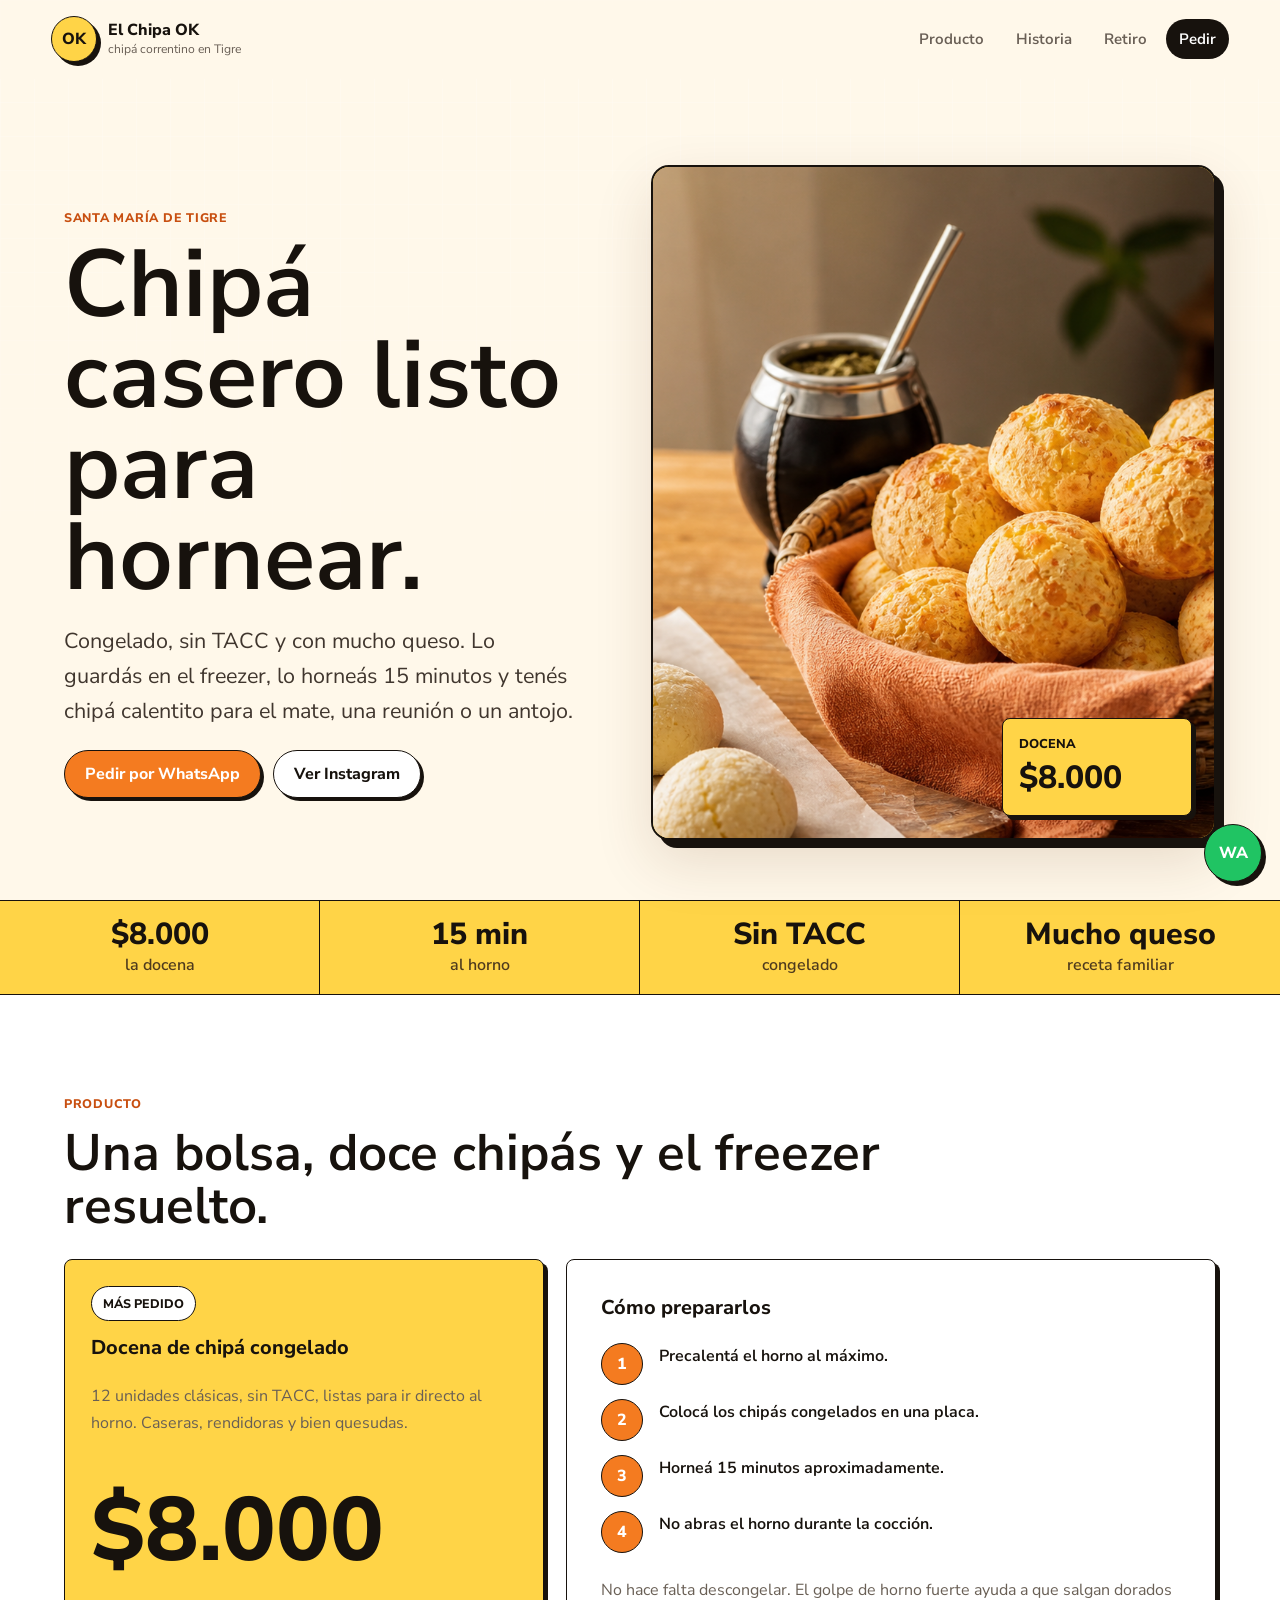
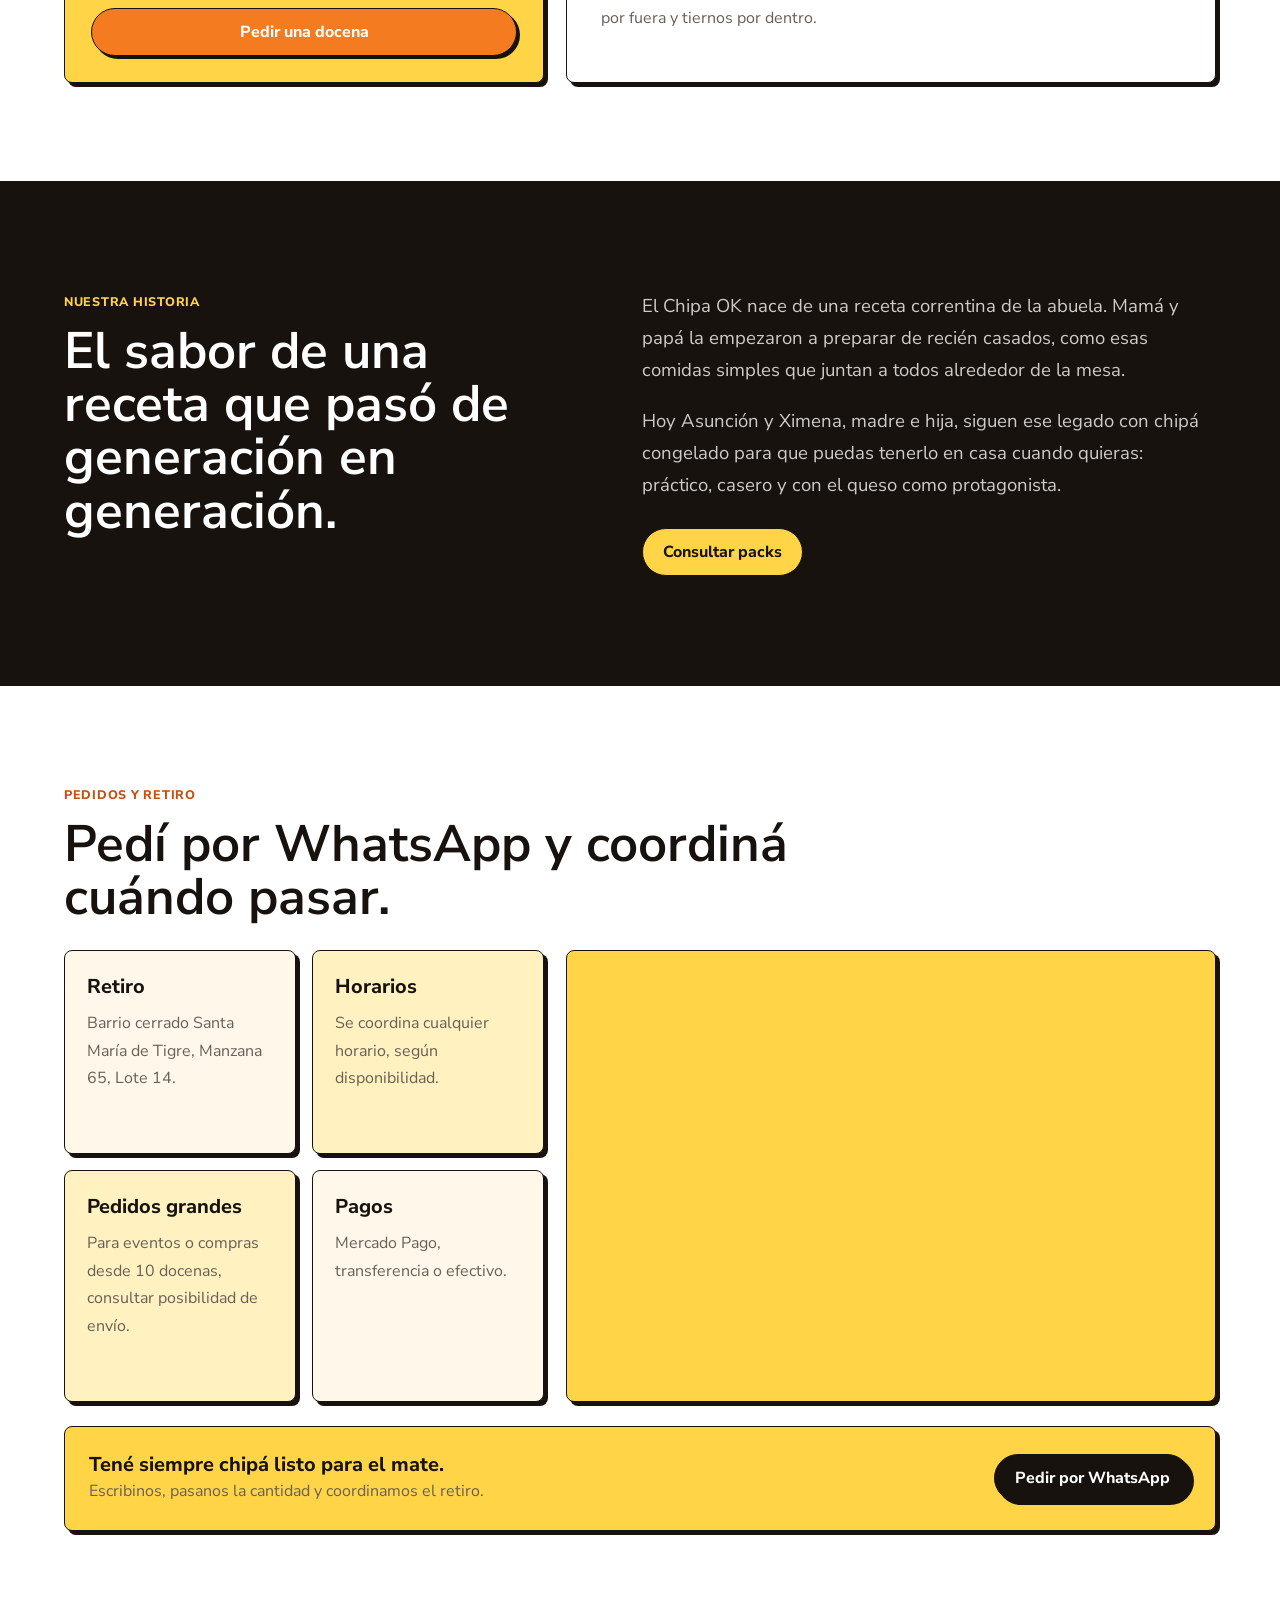
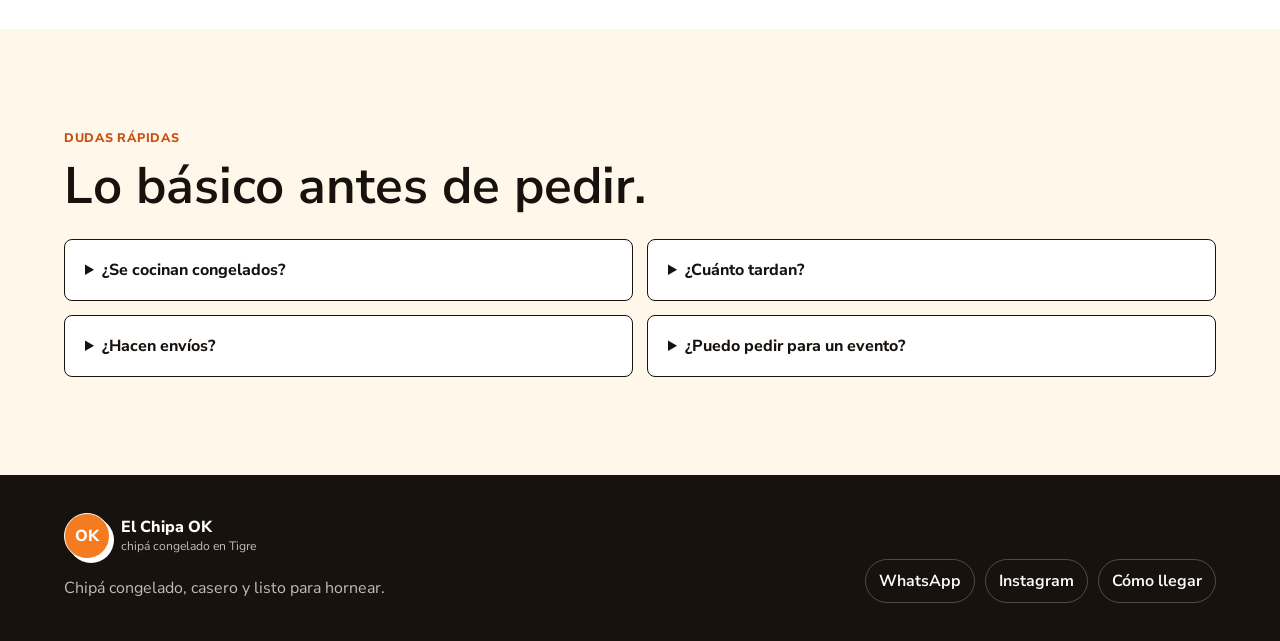
==== el-chipa-ok/index.html @ 163a7a90 "Agregar landing de El Chipa OK" ====
﻿<!doctype html>
<html lang="es">
  <head>
    <meta charset="UTF-8" />
    <meta name="viewport" content="width=device-width, initial-scale=1.0" />
    <title>El Chipa OK | Chipá congelado casero en Tigre</title>
    <meta
      name="description"
      content="Chipá congelado sin TACC, casero y con mucho queso. Retiro en Santa María de Tigre. Pedí por WhatsApp."
    />
    <meta name="theme-color" content="#f47b20" />
    <meta property="og:title" content="El Chipa OK" />
    <meta property="og:description" content="Chipá correntino congelado, casero y listo para hornear en Tigre." />
    <meta property="og:type" content="website" />
    <meta property="og:image" content="assets/chipa-hero.png" />
    <link rel="preconnect" href="https://fonts.googleapis.com" />
    <link rel="preconnect" href="https://fonts.gstatic.com" crossorigin />
    <link href="https://fonts.googleapis.com/css2?family=Nunito+Sans:wght@400;500;600;700;800&display=swap" rel="stylesheet" />
    <link rel="preload" as="image" href="assets/chipa-hero.png" />
    <link rel="stylesheet" href="styles.css" />
  </head>
  <body>
    <header class="site-header" data-header>
      <a class="brand" href="#inicio" aria-label="Ir al inicio">
        <span class="brand-mark">OK</span>
        <span>
          <strong>El Chipa OK</strong>
          <small>chipá correntino en Tigre</small>
        </span>
      </a>

      <button class="nav-toggle" type="button" aria-expanded="false" aria-controls="site-nav" data-nav-toggle>
        <span></span>
        <span></span>
        <span></span>
      </button>

      <nav class="site-nav" id="site-nav" data-nav>
        <a href="#producto">Producto</a>
        <a href="#historia">Historia</a>
        <a href="#retiro">Retiro</a>
        <a class="nav-cta" href="https://wa.me/5491176493642?text=Hola%20El%20Chipa%20OK%2C%20quiero%20hacer%20un%20pedido" target="_blank" rel="noopener">Pedir</a>
      </nav>
    </header>

    <main>
      <section class="hero" id="inicio">
        <div class="hero-copy">
          <p class="eyebrow">Santa María de Tigre</p>
          <h1>Chipá casero listo para hornear.</h1>
          <p class="hero-lead">
            Congelado, sin TACC y con mucho queso. Lo guardás en el freezer, lo horneás 15 minutos y tenés chipá calentito para el mate, una reunión o un antojo.
          </p>
          <div class="hero-actions">
            <a class="button primary" href="https://wa.me/5491176493642?text=Hola%20El%20Chipa%20OK%2C%20quiero%20pedir%20chip%C3%A1" target="_blank" rel="noopener">Pedir por WhatsApp</a>
            <a class="button secondary" href="https://www.instagram.com/elchipaok/" target="_blank" rel="noopener">Ver Instagram</a>
          </div>
        </div>

        <div class="hero-media" aria-label="Chipá casero horneado">
          <img src="assets/chipa-hero.png" alt="Chipá dorado en una cocina cálida con mate" />
          <div class="price-tag">
            <span>Docena</span>
            <strong>$8.000</strong>
          </div>
        </div>
      </section>

      <section class="quick-facts" aria-label="Datos principales">
        <article>
          <strong>$8.000</strong>
          <span>la docena</span>
        </article>
        <article>
          <strong>15 min</strong>
          <span>al horno</span>
        </article>
        <article>
          <strong>Sin TACC</strong>
          <span>congelado</span>
        </article>
        <article>
          <strong>Mucho queso</strong>
          <span>receta familiar</span>
        </article>
      </section>

      <section class="section product-section" id="producto">
        <div class="section-heading">
          <p class="eyebrow">Producto</p>
          <h2>Una bolsa, doce chipás y el freezer resuelto.</h2>
        </div>

        <div class="product-grid">
          <article class="product-card">
            <span class="badge">Más pedido</span>
            <h3>Docena de chipá congelado</h3>
            <p>12 unidades clásicas, sin TACC, listas para ir directo al horno. Caseras, rendidoras y bien quesudas.</p>
            <div class="product-price">$8.000</div>
            <a class="button primary full" href="https://wa.me/5491176493642?text=Hola%20El%20Chipa%20OK%2C%20quiero%20pedir%20una%20docena%20de%20chip%C3%A1" target="_blank" rel="noopener">Pedir una docena</a>
          </article>

          <div class="prep-card">
            <h3>Cómo prepararlos</h3>
            <ol>
              <li>Precalentá el horno al máximo.</li>
              <li>Colocá los chipás congelados en una placa.</li>
              <li>Horneá 15 minutos aproximadamente.</li>
              <li>No abras el horno durante la cocción.</li>
            </ol>
            <p>No hace falta descongelar. El golpe de horno fuerte ayuda a que salgan dorados por fuera y tiernos por dentro.</p>
          </div>
        </div>
      </section>

      <section class="story" id="historia">
        <div>
          <p class="eyebrow">Nuestra historia</p>
          <h2>El sabor de una receta que pasó de generación en generación.</h2>
        </div>
        <div class="story-copy">
          <p>
            El Chipa OK nace de una receta correntina de la abuela. Mamá y papá la empezaron a preparar de recién casados, como esas comidas simples que juntan a todos alrededor de la mesa.
          </p>
          <p>
            Hoy Asunción y Ximena, madre e hija, siguen ese legado con chipá congelado para que puedas tenerlo en casa cuando quieras: práctico, casero y con el queso como protagonista.
          </p>
          <a class="button light" href="https://wa.me/5491176493642?text=Hola%20El%20Chipa%20OK%2C%20quiero%20conocer%20los%20packs%20para%20mi%20casa%20o%20evento" target="_blank" rel="noopener">Consultar packs</a>
        </div>
      </section>

      <section class="section pickup" id="retiro">
        <div class="section-heading">
          <p class="eyebrow">Pedidos y retiro</p>
          <h2>Pedí por WhatsApp y coordiná cuándo pasar.</h2>
        </div>

        <div class="pickup-grid">
          <div class="pickup-info">
            <article>
              <h3>Retiro</h3>
              <p>Barrio cerrado Santa María de Tigre, Manzana 65, Lote 14.</p>
            </article>
            <article>
              <h3>Horarios</h3>
              <p>Se coordina cualquier horario, según disponibilidad.</p>
            </article>
            <article>
              <h3>Pedidos grandes</h3>
              <p>Para eventos o compras desde 10 docenas, consultar posibilidad de envío.</p>
            </article>
            <article>
              <h3>Pagos</h3>
              <p>Mercado Pago, transferencia o efectivo.</p>
            </article>
          </div>

          <div class="map-card">
            <iframe
              title="Cómo llegar a El Chipa OK"
              src="https://www.google.com/maps/embed?pb=!1m14!1m12!1m3!1d706.377899607191!2d-58.63513538888174!3d-34.39972321192666!2m3!1f0!2f0!3f0!3m2!1i1024!2i768!4f13.1!5e1!3m2!1ses!2sar!4v1780006048053!5m2!1ses!2sar"
              allowfullscreen=""
              loading="lazy"
              referrerpolicy="no-referrer-when-downgrade"
            ></iframe>
          </div>
        </div>

        <div class="contact-band">
          <div>
            <h3>Tené siempre chipá listo para el mate.</h3>
            <p>Escribinos, pasanos la cantidad y coordinamos el retiro.</p>
          </div>
          <a class="button dark" href="https://wa.me/5491176493642?text=Hola%20El%20Chipa%20OK%2C%20quiero%20hacer%20un%20pedido" target="_blank" rel="noopener">Pedir por WhatsApp</a>
        </div>
      </section>

      <section class="section faq" id="faq">
        <div class="section-heading compact">
          <p class="eyebrow">Dudas rápidas</p>
          <h2>Lo básico antes de pedir.</h2>
        </div>

        <div class="faq-list">
          <details>
            <summary>¿Se cocinan congelados?</summary>
            <p>Sí, van directo del freezer al horno.</p>
          </details>
          <details>
            <summary>¿Cuánto tardan?</summary>
            <p>15 minutos aproximadamente, con el horno bien precalentado.</p>
          </details>
          <details>
            <summary>¿Hacen envíos?</summary>
            <p>No regularmente. Para pedidos desde 10 docenas, consultar.</p>
          </details>
          <details>
            <summary>¿Puedo pedir para un evento?</summary>
            <p>Sí, conviene pedir con anticipación para coordinar cantidad.</p>
          </details>
        </div>
      </section>
    </main>

    <footer class="footer" id="contacto">
      <div>
        <a class="brand footer-brand" href="#inicio">
          <span class="brand-mark">OK</span>
          <span>
            <strong>El Chipa OK</strong>
            <small>chipá congelado en Tigre</small>
          </span>
        </a>
        <p>Chipá congelado, casero y listo para hornear.</p>
      </div>

      <div class="footer-links">
        <a href="https://wa.me/5491176493642" target="_blank" rel="noopener">WhatsApp</a>
        <a href="https://www.instagram.com/elchipaok/" target="_blank" rel="noopener">Instagram</a>
        <a href="https://www.google.com/maps/search/?api=1&query=Santa%20Maria%20de%20Tigre%20Manzana%2065%20Lote%2014" target="_blank" rel="noopener">Cómo llegar</a>
      </div>
    </footer>

    <a class="floating-whatsapp" href="https://wa.me/5491176493642?text=Hola%20El%20Chipa%20OK%2C%20quiero%20hacer%20un%20pedido" target="_blank" rel="noopener" aria-label="Pedir por WhatsApp">WA</a>

    <script src="script.js"></script>
  </body>
</html>
---- el-chipa-ok/styles.css ----
:root {
  --orange: #f47b20;
  --orange-dark: #c84f10;
  --yellow: #ffd447;
  --cream: #fff8ea;
  --paper: #ffffff;
  --ink: #17120d;
  --muted: #695f55;
  --line: rgba(23, 18, 13, 0.13);
  --shadow: 0 22px 58px rgba(92, 45, 7, 0.14);
}

* {
  box-sizing: border-box;
}

html {
  scroll-behavior: smooth;
}

body {
  margin: 0;
  overflow-x: hidden;
  font-family: "Nunito Sans", Avenir, "Segoe UI", ui-sans-serif, system-ui, sans-serif;
  background: var(--cream);
  color: var(--ink);
  font-weight: 400;
}

body::before {
  content: "";
  position: fixed;
  inset: 0;
  z-index: -1;
  pointer-events: none;
  background:
    linear-gradient(90deg, rgba(255, 255, 255, 0.55) 1px, transparent 1px),
    linear-gradient(rgba(255, 255, 255, 0.55) 1px, transparent 1px);
  background-size: 34px 34px;
  mask-image: linear-gradient(to bottom, rgba(0, 0, 0, 0.45), transparent 70%);
}

a {
  color: inherit;
  text-decoration: none;
}

img,
iframe {
  display: block;
  max-width: 100%;
}

.site-header {
  position: sticky;
  top: 0;
  z-index: 20;
  display: flex;
  align-items: center;
  justify-content: space-between;
  gap: 24px;
  padding: 16px clamp(18px, 4vw, 56px);
  background: rgba(255, 248, 234, 0.9);
  border-bottom: 1px solid transparent;
  backdrop-filter: blur(18px);
  transition: border-color 180ms ease, box-shadow 180ms ease;
}

.site-header.is-scrolled {
  border-color: var(--line);
  box-shadow: 0 12px 35px rgba(51, 31, 14, 0.08);
}

.brand {
  display: inline-flex;
  min-width: 0;
  align-items: center;
  gap: 11px;
}

.brand-mark {
  display: grid;
  width: 46px;
  height: 46px;
  place-items: center;
  flex: 0 0 auto;
  border: 1.5px solid var(--ink);
  border-radius: 50%;
  background: var(--yellow);
  color: var(--ink);
  font-weight: 800;
  letter-spacing: 0;
  box-shadow: 4px 4px 0 var(--ink);
}

.brand strong,
.brand small {
  display: block;
}

.brand strong {
  font-size: 1rem;
  font-weight: 800;
  line-height: 1;
}

.brand small {
  margin-top: 3px;
  color: var(--muted);
  font-size: 0.76rem;
}

.site-nav {
  display: flex;
  align-items: center;
  gap: 6px;
}

.site-nav a {
  padding: 10px 13px;
  border-radius: 999px;
  color: var(--muted);
  font-size: 0.94rem;
  font-weight: 650;
}

.site-nav a:hover,
.site-nav a:focus-visible {
  background: rgba(244, 123, 32, 0.12);
  color: var(--ink);
}

.site-nav .nav-cta {
  background: var(--ink);
  color: white;
}

.nav-toggle {
  display: none;
  width: 44px;
  height: 44px;
  flex: 0 0 auto;
  border: 1px solid var(--line);
  border-radius: 50%;
  background: var(--paper);
}

.nav-toggle span {
  display: block;
  width: 18px;
  height: 2px;
  margin: 4px auto;
  background: var(--ink);
}

.hero {
  display: grid;
  grid-template-columns: minmax(0, 0.95fr) minmax(320px, 1.05fr);
  align-items: center;
  gap: clamp(28px, 6vw, 76px);
  min-height: calc(100svh - 79px);
  padding: clamp(34px, 7vw, 86px) clamp(18px, 5vw, 72px) clamp(28px, 5vw, 60px);
}

.eyebrow {
  margin: 0 0 12px;
  color: var(--orange-dark);
  font-size: 0.78rem;
  font-weight: 800;
  letter-spacing: 0.06em;
  text-transform: uppercase;
}

h1,
h2,
h3,
p {
  margin-top: 0;
}

h1 {
  max-width: 820px;
  margin-bottom: 20px;
  font-size: clamp(3rem, 7.4vw, 6.9rem);
  font-weight: 650;
  line-height: 0.96;
  letter-spacing: 0;
}

h2 {
  margin-bottom: 18px;
  font-size: clamp(1.9rem, 4vw, 3.65rem);
  font-weight: 650;
  line-height: 1.04;
  letter-spacing: 0;
}

h3 {
  margin-bottom: 10px;
  font-size: 1.25rem;
  font-weight: 750;
}

p,
li {
  color: var(--muted);
  font-size: 1rem;
  line-height: 1.72;
}

.hero-lead {
  max-width: 680px;
  color: #40362e;
  font-size: clamp(1.05rem, 2vw, 1.35rem);
  font-weight: 400;
  line-height: 1.62;
}

.hero-actions,
.contact-band {
  display: flex;
  flex-wrap: wrap;
  align-items: center;
  gap: 12px;
}

.button {
  display: inline-flex;
  min-height: 48px;
  align-items: center;
  justify-content: center;
  padding: 13px 20px;
  border: 1.5px solid var(--ink);
  border-radius: 999px;
  font-weight: 750;
  line-height: 1;
  box-shadow: 3px 3px 0 var(--ink);
  transition: transform 170ms ease, box-shadow 170ms ease;
}

.button:hover,
.button:focus-visible {
  transform: translate(1px, 1px);
  box-shadow: 2px 2px 0 var(--ink);
}

.button.primary {
  background: var(--orange);
  color: white;
}

.button.secondary {
  background: var(--paper);
}

.button.dark {
  background: var(--ink);
  color: white;
}

.button.light {
  background: var(--yellow);
  color: var(--ink);
}

.button.full {
  width: 100%;
}

.hero-media {
  position: relative;
  min-height: 460px;
  align-self: stretch;
  overflow: hidden;
  border: 2px solid var(--ink);
  border-radius: 18px;
  background: var(--yellow);
  box-shadow: 8px 8px 0 var(--ink), var(--shadow);
}

.hero-media img {
  width: 100%;
  height: 100%;
  min-height: 460px;
  object-fit: cover;
}

.price-tag {
  position: absolute;
  right: 22px;
  bottom: 22px;
  width: min(190px, calc(100% - 44px));
  padding: 16px;
  border: 1.5px solid var(--ink);
  border-radius: 8px;
  background: var(--yellow);
  box-shadow: 4px 4px 0 var(--ink);
}

.price-tag span {
  display: block;
  font-size: 0.8rem;
  font-weight: 800;
  text-transform: uppercase;
}

.price-tag strong {
  display: block;
  margin-top: 3px;
  font-size: 2rem;
  font-weight: 800;
}

.quick-facts {
  display: grid;
  grid-template-columns: repeat(4, minmax(0, 1fr));
  border-block: 1.5px solid var(--ink);
  background: var(--yellow);
}

.quick-facts article {
  min-width: 0;
  padding: 18px clamp(14px, 3vw, 26px);
  border-right: 1.5px solid var(--ink);
  text-align: center;
}

.quick-facts article:last-child {
  border-right: 0;
}

.quick-facts strong,
.quick-facts span {
  display: block;
}

.quick-facts strong {
  font-size: clamp(1.2rem, 2.4vw, 1.9rem);
  font-weight: 800;
  line-height: 1;
}

.quick-facts span {
  margin-top: 5px;
  color: #4f3b1d;
  font-weight: 600;
}

.section {
  padding: clamp(54px, 8vw, 98px) clamp(18px, 5vw, 72px);
}

.section-heading {
  max-width: 890px;
  margin-bottom: 26px;
}

.section-heading.compact {
  max-width: 620px;
}

.product-section,
.pickup {
  background: var(--paper);
}

.product-grid,
.pickup-grid {
  display: grid;
  grid-template-columns: minmax(260px, 0.85fr) minmax(0, 1.15fr);
  gap: 22px;
  align-items: stretch;
}

.product-card,
.prep-card,
.pickup-info article,
.map-card,
.faq-list details {
  border: 1.5px solid var(--ink);
  border-radius: 8px;
  background: var(--cream);
  box-shadow: 4px 4px 0 var(--ink);
}

.product-card {
  display: flex;
  min-height: 410px;
  flex-direction: column;
  justify-content: space-between;
  padding: 26px;
  background: var(--yellow);
}

.badge {
  width: fit-content;
  padding: 8px 11px;
  border: 1.5px solid var(--ink);
  border-radius: 999px;
  background: white;
  font-size: 0.78rem;
  font-weight: 800;
  text-transform: uppercase;
}

.product-price {
  margin: 22px 0;
  font-size: clamp(3rem, 7vw, 5.6rem);
  font-weight: 800;
  line-height: 0.96;
}

.prep-card {
  padding: clamp(24px, 4vw, 34px);
  background: var(--paper);
}

.prep-card ol {
  display: grid;
  gap: 12px;
  margin: 22px 0;
  padding: 0;
  list-style: none;
  counter-reset: prep;
}

.prep-card li {
  position: relative;
  min-height: 44px;
  padding-left: 58px;
  color: var(--ink);
  font-weight: 650;
}

.prep-card li::before {
  counter-increment: prep;
  content: counter(prep);
  position: absolute;
  left: 0;
  top: 0;
  display: grid;
  width: 40px;
  height: 40px;
  place-items: center;
  border: 1.5px solid var(--ink);
  border-radius: 50%;
  background: var(--orange);
  color: white;
  font-weight: 800;
}

.story {
  display: grid;
  grid-template-columns: minmax(0, 0.95fr) minmax(0, 1.05fr);
  gap: clamp(26px, 5vw, 58px);
  align-items: start;
  padding: clamp(56px, 9vw, 110px) clamp(18px, 5vw, 72px);
  background: var(--ink);
  color: white;
}

.story .eyebrow {
  color: var(--yellow);
}

.story h2 {
  margin-bottom: 0;
}

.story-copy p {
  color: rgba(255, 255, 255, 0.78);
  font-size: clamp(1rem, 1.6vw, 1.16rem);
}

.story-copy .button {
  margin-top: 8px;
}

.pickup-info {
  display: grid;
  grid-template-columns: repeat(2, minmax(0, 1fr));
  gap: 16px;
}

.pickup-info article {
  padding: 22px;
  background: var(--cream);
}

.pickup-info article:nth-child(2),
.pickup-info article:nth-child(3) {
  background: #fff2c0;
}

.map-card {
  min-height: 100%;
  overflow: hidden;
  background: var(--yellow);
}

.map-card iframe {
  width: 100%;
  height: 100%;
  min-height: 450px;
  border: 0;
}

.contact-band {
  justify-content: space-between;
  gap: 20px;
  margin-top: 24px;
  padding: 24px;
  border: 1.5px solid var(--ink);
  border-radius: 8px;
  background: var(--yellow);
  box-shadow: 4px 4px 0 var(--ink);
}

.contact-band h3,
.contact-band p {
  margin-bottom: 0;
}

.faq {
  background: var(--cream);
}

.faq-list {
  display: grid;
  grid-template-columns: repeat(2, minmax(0, 1fr));
  gap: 14px;
}

.faq-list details {
  padding: 0;
  background: var(--paper);
  box-shadow: none;
}

.faq-list summary {
  cursor: pointer;
  padding: 19px 20px;
  font-weight: 750;
}

.faq-list p {
  margin: 0;
  padding: 0 20px 20px;
}

.footer {
  display: grid;
  grid-template-columns: minmax(0, 1fr) auto;
  gap: 32px;
  align-items: end;
  padding: 38px clamp(18px, 5vw, 72px);
  background: var(--ink);
  color: white;
}

.footer .brand small,
.footer p {
  color: rgba(255, 255, 255, 0.72);
}

.footer .brand-mark {
  border-color: white;
  background: var(--orange);
  color: white;
  box-shadow: 4px 4px 0 white;
}

.footer p {
  max-width: 520px;
  margin: 16px 0 0;
}

.footer-links {
  display: flex;
  flex-wrap: wrap;
  justify-content: flex-end;
  gap: 10px;
}

.footer-links a {
  padding: 10px 13px;
  border: 1px solid rgba(255, 255, 255, 0.24);
  border-radius: 999px;
  color: white;
  font-weight: 650;
}

.floating-whatsapp {
  position: fixed;
  right: 18px;
  bottom: 18px;
  z-index: 30;
  display: grid;
  width: 58px;
  height: 58px;
  place-items: center;
  border: 1.5px solid var(--ink);
  border-radius: 50%;
  background: #20c463;
  color: white;
  font-weight: 800;
  box-shadow: 4px 4px 0 var(--ink);
}

@media (max-width: 980px) {
  .hero,
  .product-grid,
  .story,
  .pickup-grid,
  .footer {
    grid-template-columns: 1fr;
  }

  .hero {
    min-height: auto;
  }

  .hero-media,
  .hero-media img {
    min-height: 380px;
  }

  .quick-facts {
    grid-template-columns: repeat(2, minmax(0, 1fr));
  }

  .quick-facts article:nth-child(2) {
    border-right: 0;
  }

  .quick-facts article:nth-child(-n + 2) {
    border-bottom: 1.5px solid var(--ink);
  }

  .map-card iframe {
    min-height: 390px;
  }

  .footer-links {
    justify-content: flex-start;
  }
}

@media (max-width: 760px) {
  .nav-toggle {
    display: block;
  }

  .site-nav {
    position: absolute;
    top: calc(100% + 8px);
    right: 14px;
    left: 14px;
    display: none;
    padding: 10px;
    border: 2px solid var(--ink);
    border-radius: 8px;
    background: var(--paper);
    box-shadow: 4px 4px 0 var(--ink);
  }

  .site-nav.is-open {
    display: grid;
  }

  .site-nav a {
    border-radius: 8px;
  }

  .pickup-info,
  .faq-list {
    grid-template-columns: 1fr;
  }
}

@media (max-width: 560px) {
  .site-header {
    padding: 13px 14px;
  }

  .brand-mark {
    width: 40px;
    height: 40px;
    box-shadow: 4px 4px 0 var(--ink);
  }

  .brand strong {
    font-size: 0.94rem;
  }

  .brand small {
    max-width: 170px;
    overflow: hidden;
    text-overflow: ellipsis;
    white-space: nowrap;
  }

  h1 {
    font-size: clamp(2.75rem, 13vw, 4.2rem);
  }

  h2 {
    font-size: clamp(1.8rem, 9vw, 2.8rem);
  }

  .hero-actions .button,
  .contact-band .button {
    width: 100%;
  }

  .hero-media,
  .hero-media img {
    min-height: 320px;
  }

  .quick-facts {
    grid-template-columns: 1fr;
  }

  .quick-facts article,
  .quick-facts article:nth-child(2) {
    border-right: 0;
  }

  .quick-facts article:not(:last-child) {
    border-bottom: 1.5px solid var(--ink);
  }

  .product-card,
  .prep-card,
  .pickup-info article,
  .map-card,
  .contact-band {
    box-shadow: 3px 3px 0 var(--ink);
  }

  .product-card {
    min-height: 0;
  }

  .product-price {
    font-size: clamp(3rem, 15vw, 4.4rem);
  }

  .map-card iframe {
    min-height: 320px;
  }

  .price-tag {
    right: 14px;
    bottom: 14px;
  }

  .floating-whatsapp {
    width: 52px;
    height: 52px;
  }
}
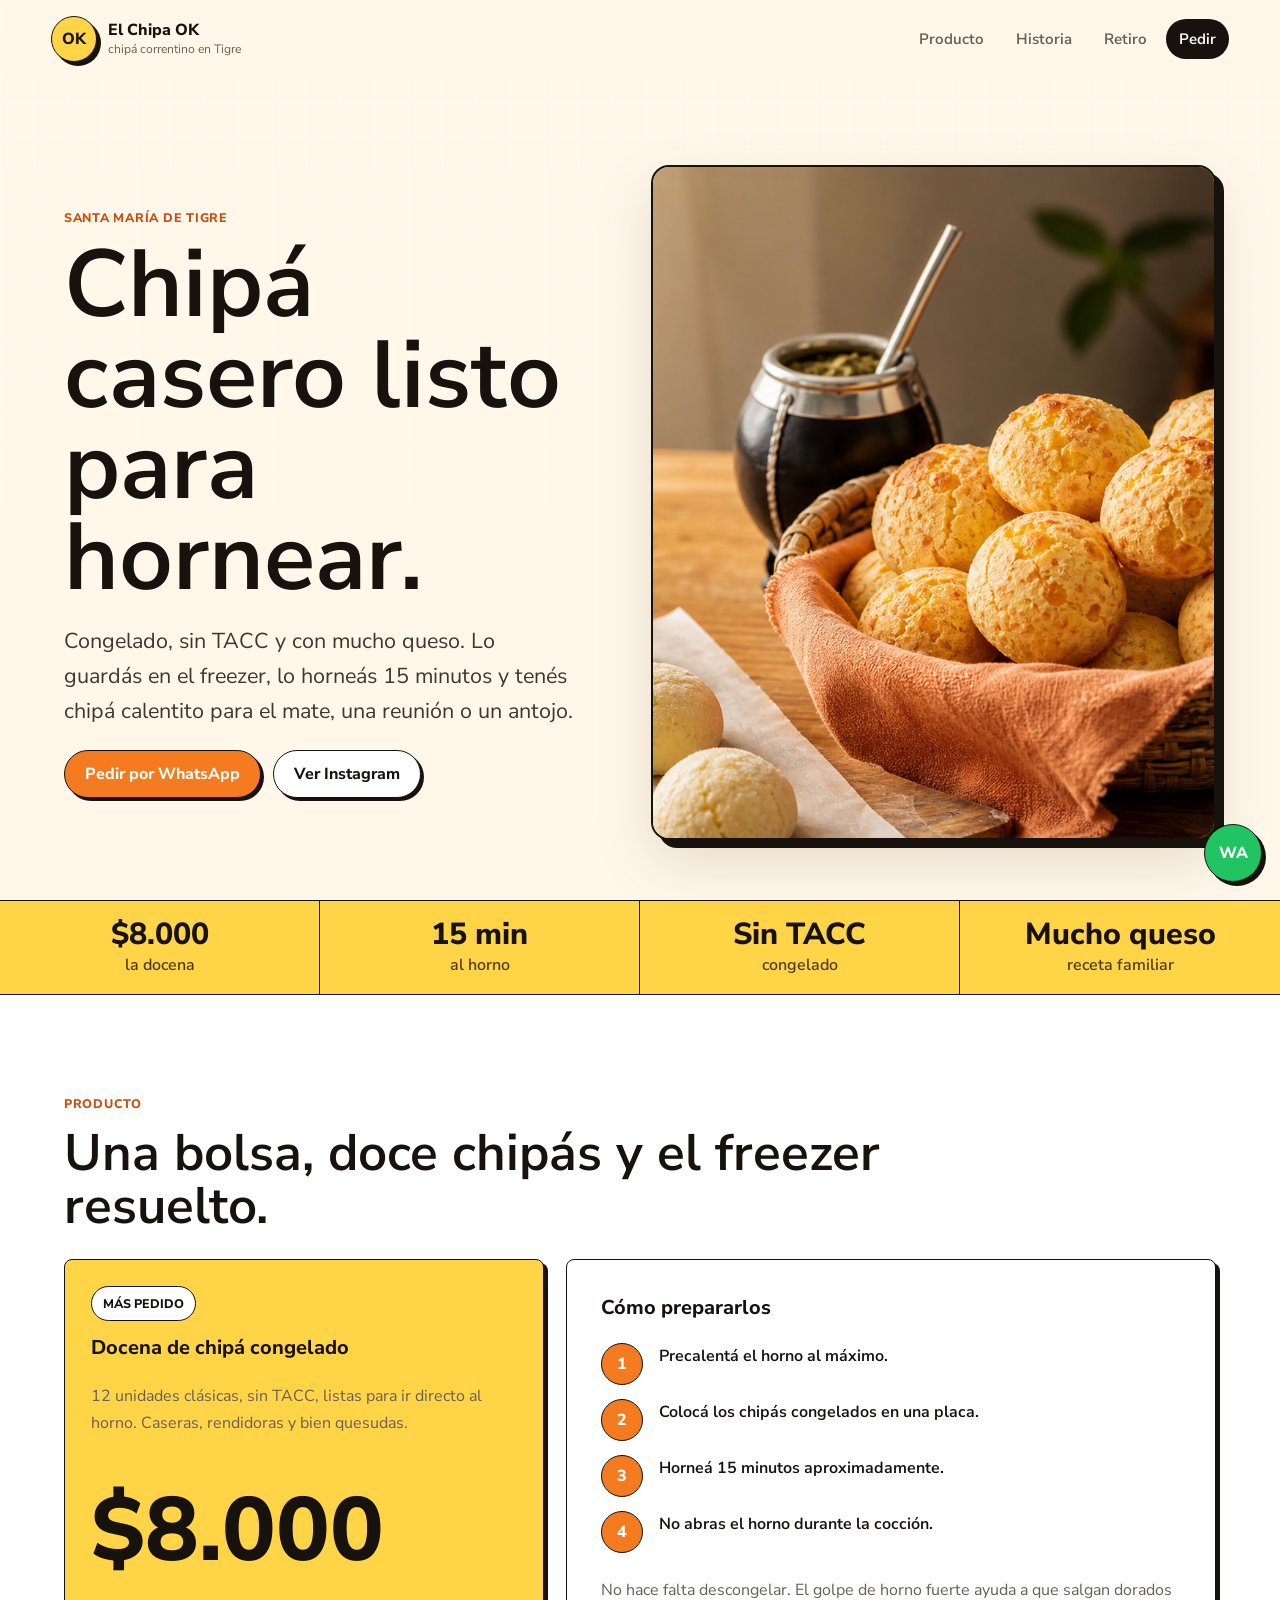
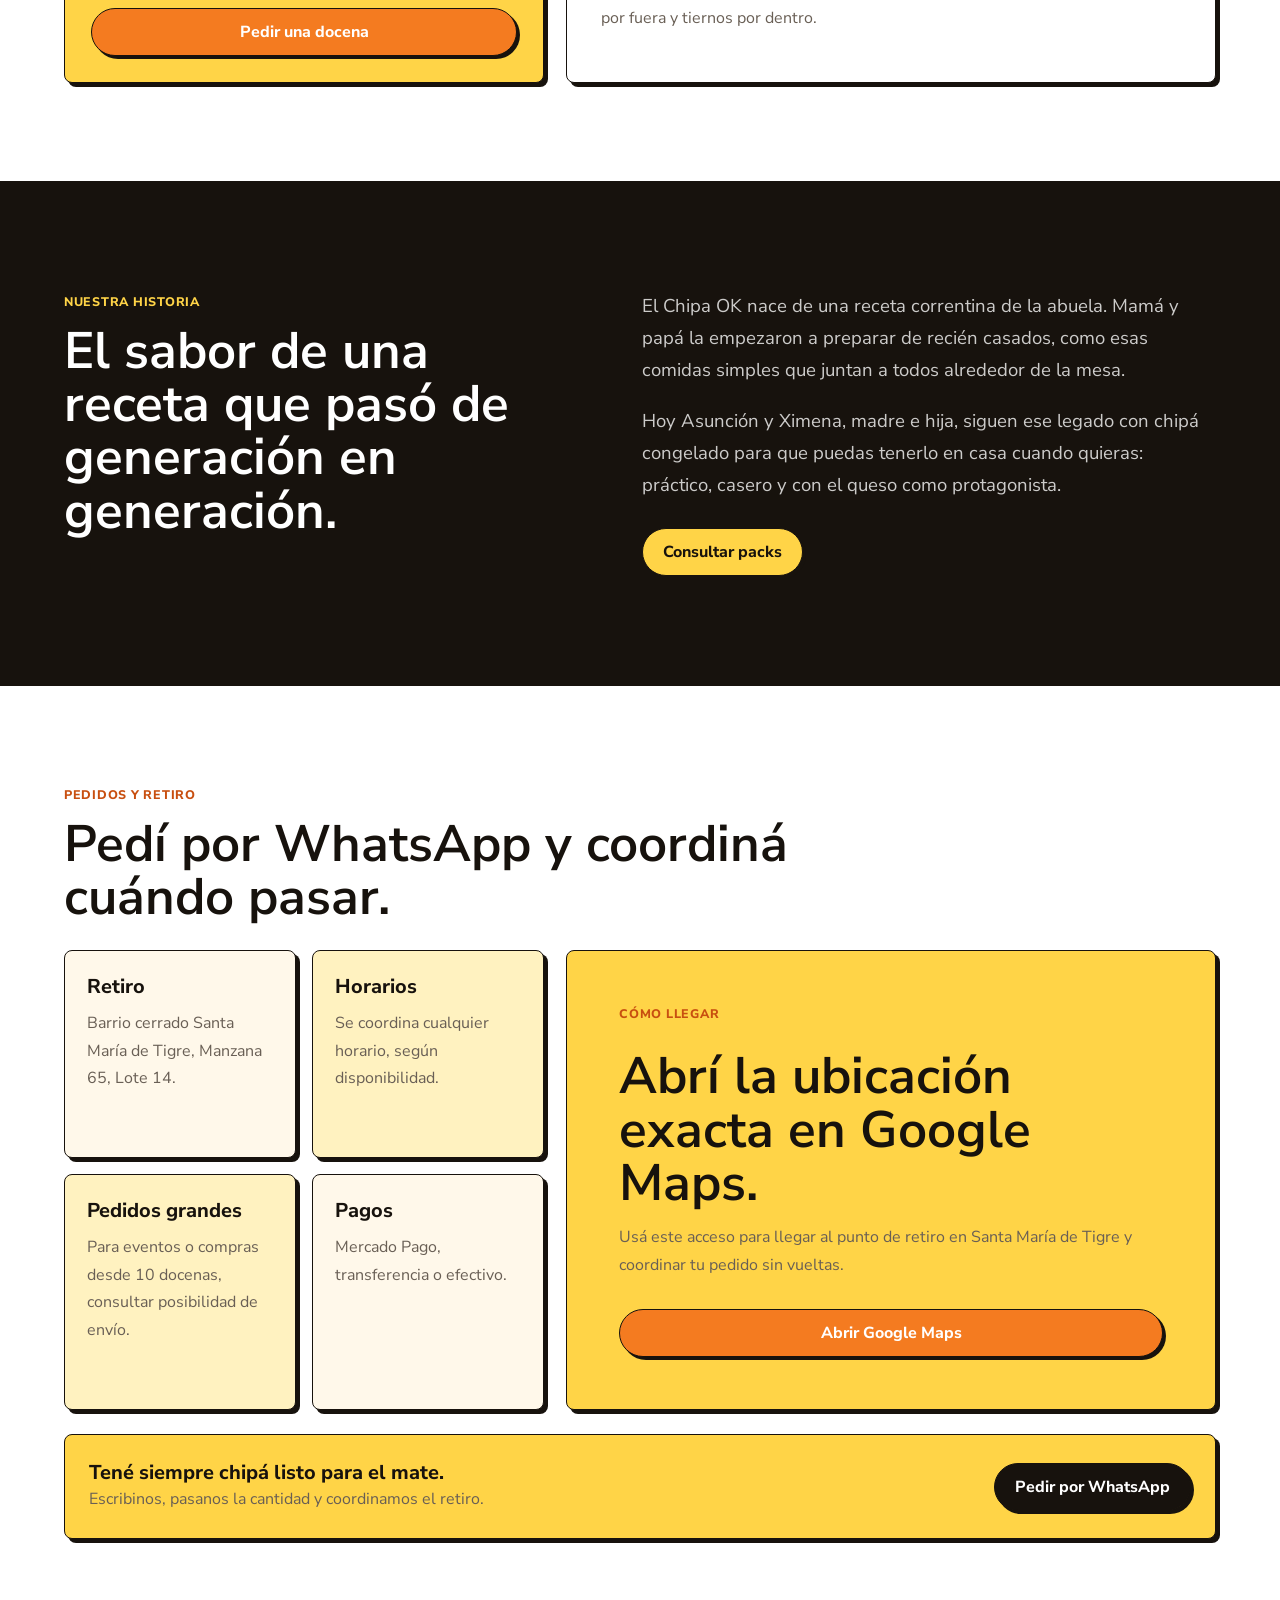
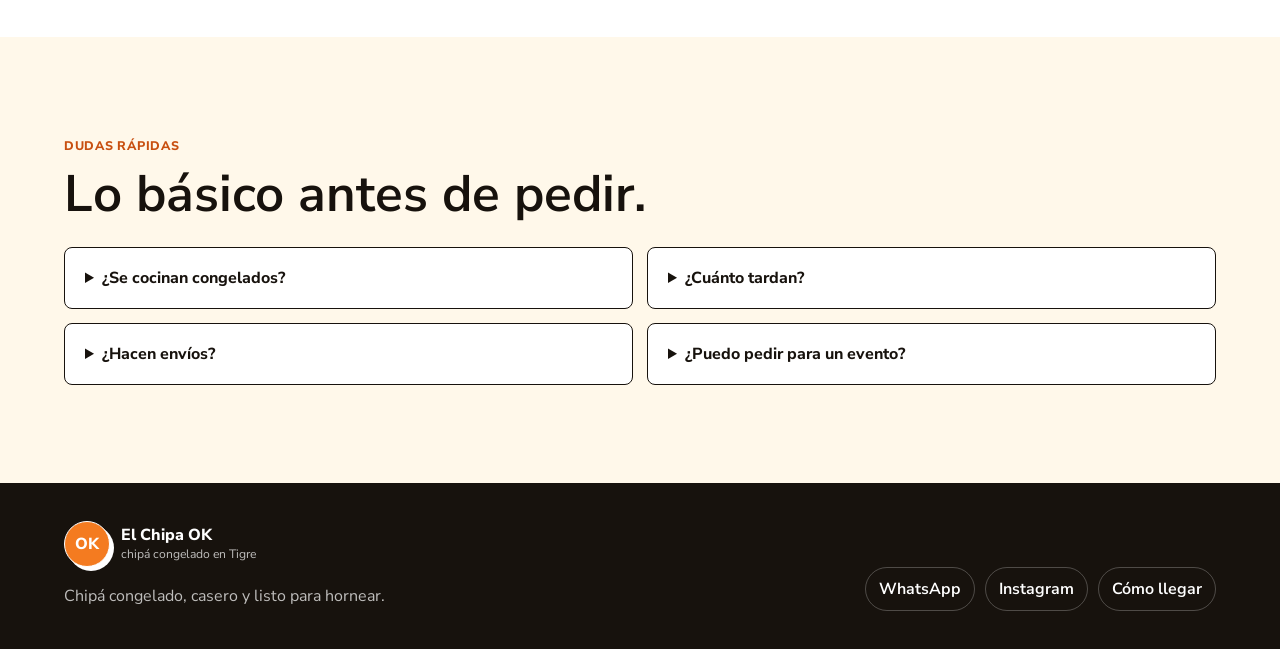
==== commit 827babf0: "Ajustar mapa y limpiar precio del hero" ====
--- a/el-chipa-ok/index.html
+++ b/el-chipa-ok/index.html
@@ -59,10 +59,6 @@
 
         <div class="hero-media" aria-label="Chipá casero horneado">
           <img src="assets/chipa-hero.png" alt="Chipá dorado en una cocina cálida con mate" />
-          <div class="price-tag">
-            <span>Docena</span>
-            <strong>$8.000</strong>
-          </div>
         </div>
       </section>
 
@@ -156,13 +152,12 @@
           </div>
 
           <div class="map-card">
-            <iframe
-              title="Cómo llegar a El Chipa OK"
-              src="https://www.google.com/maps/embed?pb=!1m14!1m12!1m3!1d706.377899607191!2d-58.63513538888174!3d-34.39972321192666!2m3!1f0!2f0!3f0!3m2!1i1024!2i768!4f13.1!5e1!3m2!1ses!2sar!4v1780006048053!5m2!1ses!2sar"
-              allowfullscreen=""
-              loading="lazy"
-              referrerpolicy="no-referrer-when-downgrade"
-            ></iframe>
+            <div class="map-card-content">
+              <p class="eyebrow">Cómo llegar</p>
+              <h3>Abrí la ubicación exacta en Google Maps.</h3>
+              <p>Usá este acceso para llegar al punto de retiro en Santa María de Tigre y coordinar tu pedido sin vueltas.</p>
+              <a class="button primary" href="https://maps.app.goo.gl/PX54T4ikvr9iHThd9" target="_blank" rel="noopener">Abrir Google Maps</a>
+            </div>
           </div>
         </div>
 
@@ -217,7 +212,7 @@
       <div class="footer-links">
         <a href="https://wa.me/5491176493642" target="_blank" rel="noopener">WhatsApp</a>
         <a href="https://www.instagram.com/elchipaok/" target="_blank" rel="noopener">Instagram</a>
-        <a href="https://www.google.com/maps/search/?api=1&query=Santa%20Maria%20de%20Tigre%20Manzana%2065%20Lote%2014" target="_blank" rel="noopener">Cómo llegar</a>
+        <a href="https://maps.app.goo.gl/PX54T4ikvr9iHThd9" target="_blank" rel="noopener">Cómo llegar</a>
       </div>
     </footer>
 
@@ -226,4 +221,3 @@
     <script src="script.js"></script>
   </body>
 </html>
-
--- a/el-chipa-ok/styles.css
+++ b/el-chipa-ok/styles.css
@@ -285,32 +285,6 @@
   object-fit: cover;
 }
 
-.price-tag {
-  position: absolute;
-  right: 22px;
-  bottom: 22px;
-  width: min(190px, calc(100% - 44px));
-  padding: 16px;
-  border: 1.5px solid var(--ink);
-  border-radius: 8px;
-  background: var(--yellow);
-  box-shadow: 4px 4px 0 var(--ink);
-}
-
-.price-tag span {
-  display: block;
-  font-size: 0.8rem;
-  font-weight: 800;
-  text-transform: uppercase;
-}
-
-.price-tag strong {
-  display: block;
-  margin-top: 3px;
-  font-size: 2rem;
-  font-weight: 800;
-}
-
 .quick-facts {
   display: grid;
   grid-template-columns: repeat(4, minmax(0, 1fr));
@@ -498,11 +472,24 @@
   background: var(--yellow);
 }
 
-.map-card iframe {
-  width: 100%;
-  height: 100%;
+.map-card-content {
+  display: grid;
   min-height: 450px;
-  border: 0;
+  align-content: center;
+  gap: 14px;
+  padding: clamp(28px, 5vw, 52px);
+}
+
+.map-card-content h3 {
+  max-width: 520px;
+  margin-bottom: 0;
+  font-size: clamp(1.8rem, 4vw, 3.4rem);
+  font-weight: 650;
+  line-height: 1.04;
+}
+
+.map-card-content p:not(.eyebrow) {
+  max-width: 520px;
 }
 
 .contact-band {
@@ -637,7 +624,7 @@
     border-bottom: 1.5px solid var(--ink);
   }
 
-  .map-card iframe {
+  .map-card-content {
     min-height: 390px;
   }
 
@@ -747,13 +734,8 @@
     font-size: clamp(3rem, 15vw, 4.4rem);
   }
 
-  .map-card iframe {
+  .map-card-content {
     min-height: 320px;
-  }
-
-  .price-tag {
-    right: 14px;
-    bottom: 14px;
   }
 
   .floating-whatsapp {
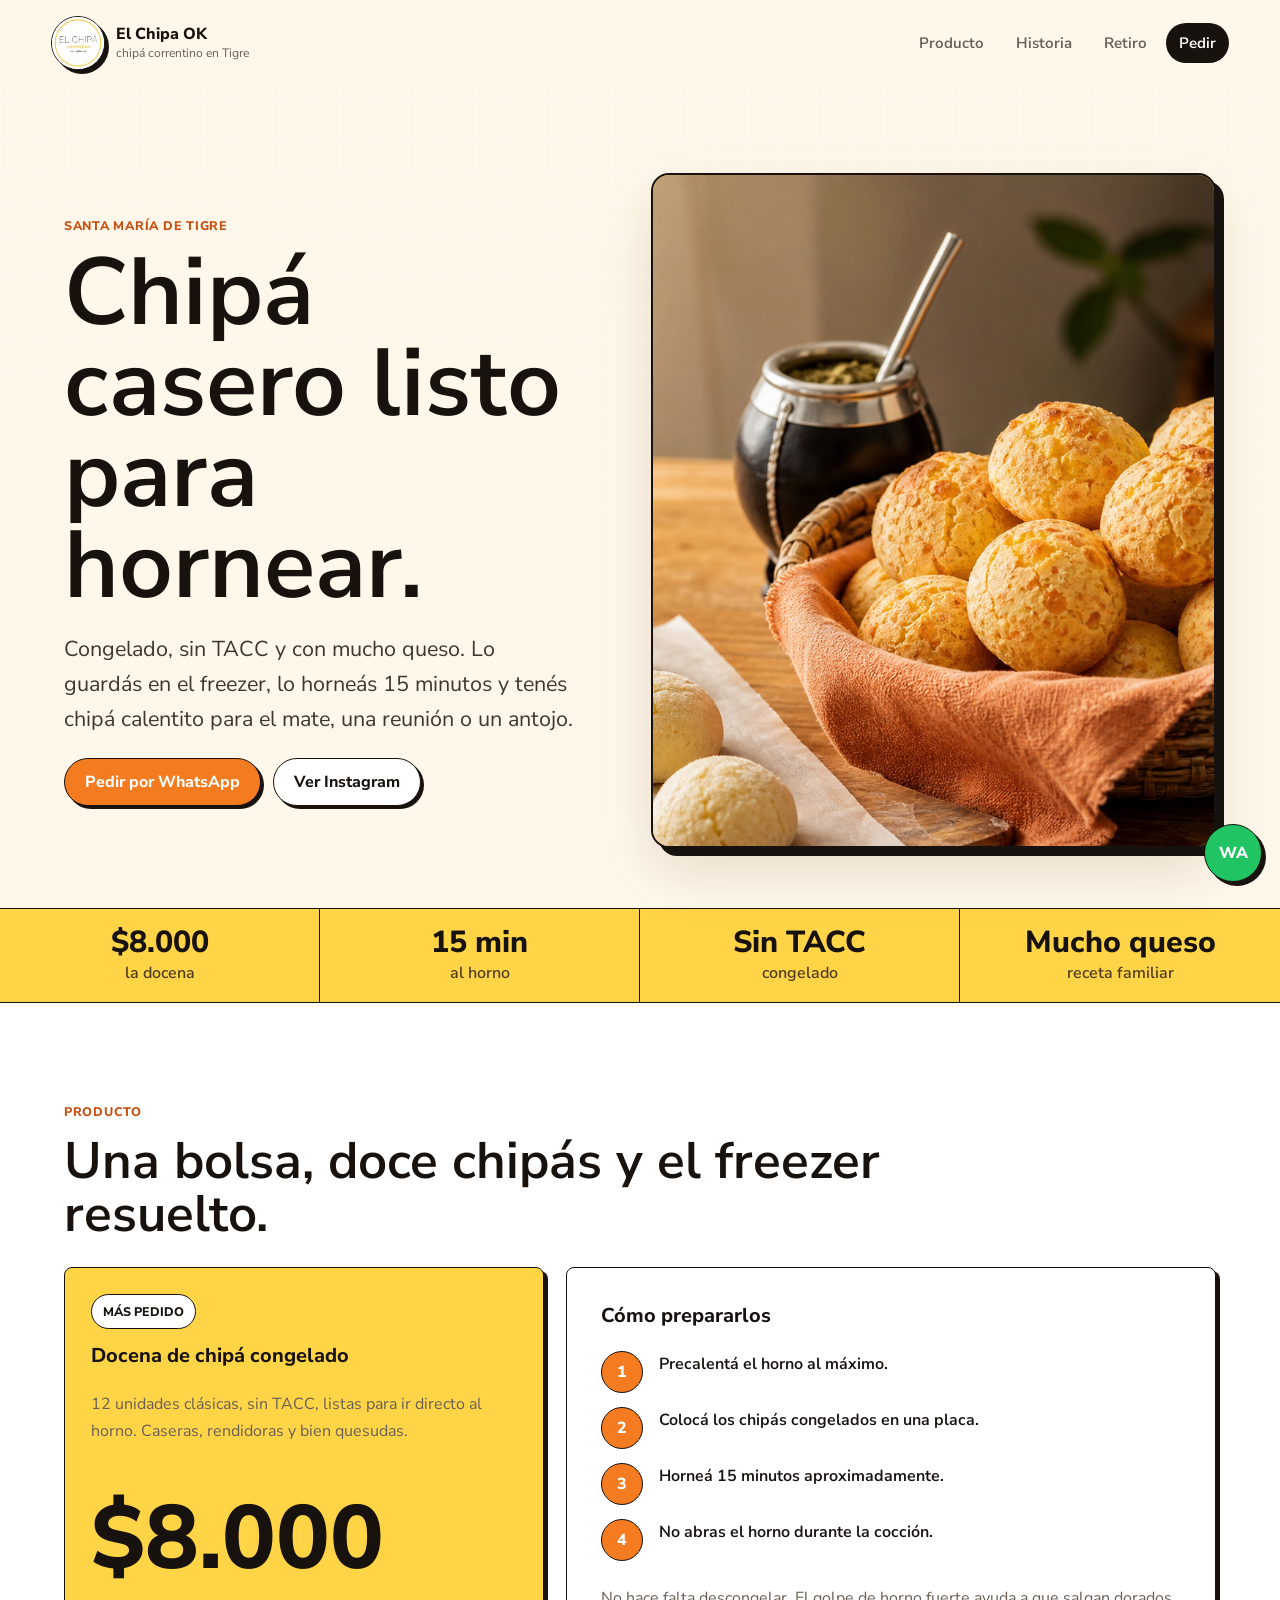
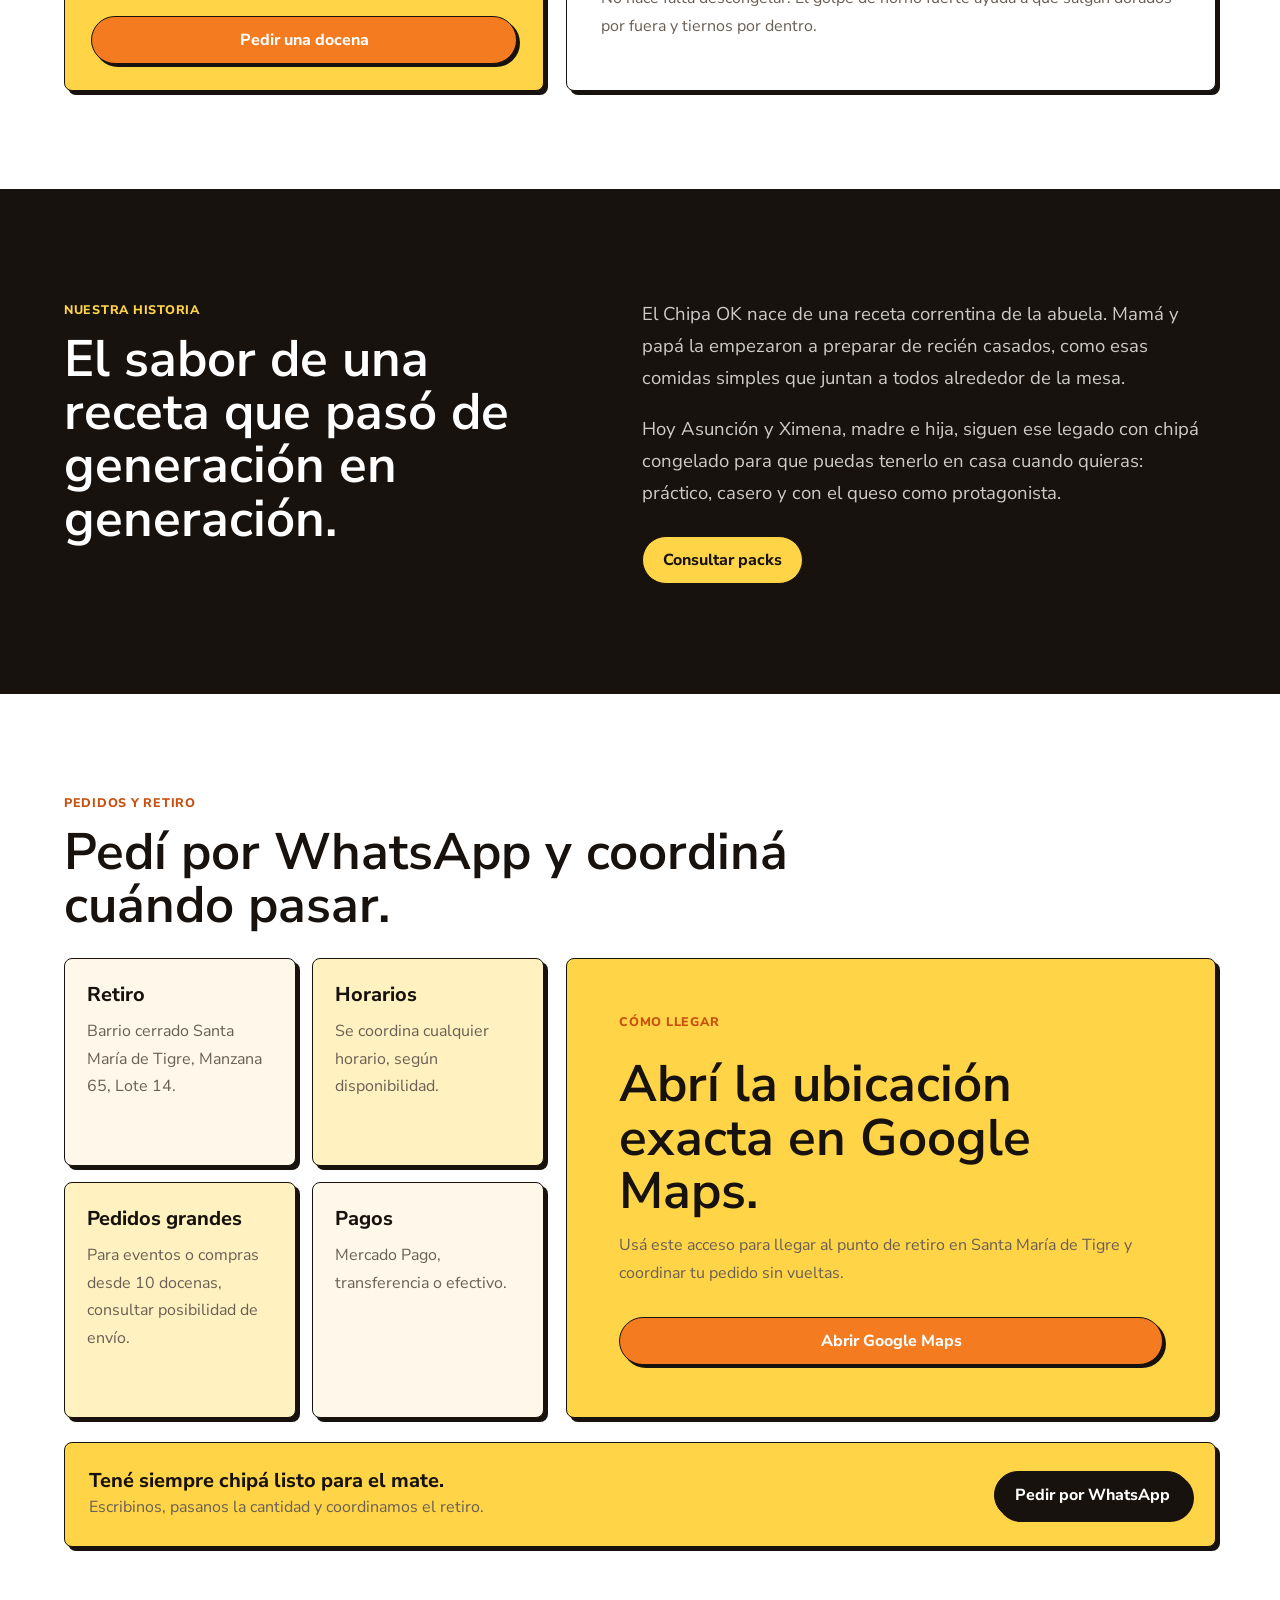
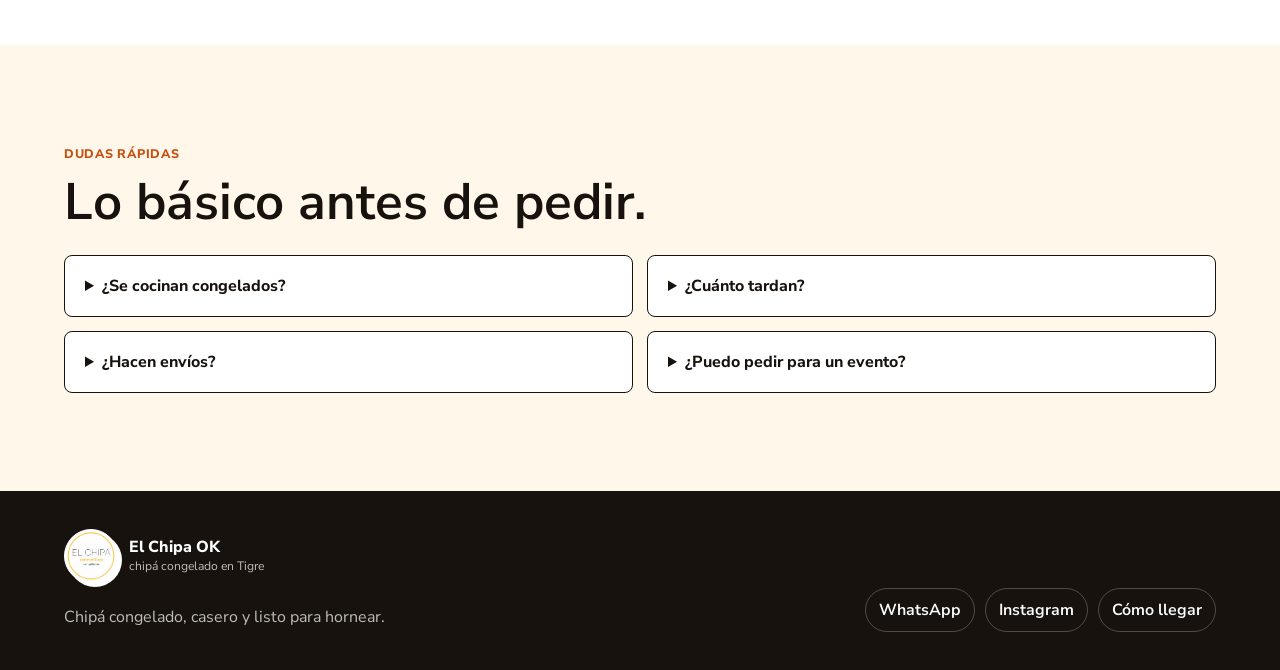
==== commit e5c18b16: "Agregar logo y favicon" ====
--- a/el-chipa-ok/index.html
+++ b/el-chipa-ok/index.html
@@ -12,7 +12,9 @@
     <meta property="og:title" content="El Chipa OK" />
     <meta property="og:description" content="Chipá correntino congelado, casero y listo para hornear en Tigre." />
     <meta property="og:type" content="website" />
-    <meta property="og:image" content="assets/chipa-hero.png" />
+    <meta property="og:image" content="assets/logo-el-chipa.jpg" />
+    <link rel="icon" type="image/png" sizes="192x192" href="assets/favicon.png" />
+    <link rel="apple-touch-icon" href="assets/favicon.png" />
     <link rel="preconnect" href="https://fonts.googleapis.com" />
     <link rel="preconnect" href="https://fonts.gstatic.com" crossorigin />
     <link href="https://fonts.googleapis.com/css2?family=Nunito+Sans:wght@400;500;600;700;800&display=swap" rel="stylesheet" />
@@ -22,7 +24,9 @@
   <body>
     <header class="site-header" data-header>
       <a class="brand" href="#inicio" aria-label="Ir al inicio">
-        <span class="brand-mark">OK</span>
+        <span class="brand-mark">
+          <img src="assets/logo-el-chipa.jpg" alt="" />
+        </span>
         <span>
           <strong>El Chipa OK</strong>
           <small>chipá correntino en Tigre</small>
@@ -200,7 +204,9 @@
     <footer class="footer" id="contacto">
       <div>
         <a class="brand footer-brand" href="#inicio">
-          <span class="brand-mark">OK</span>
+          <span class="brand-mark">
+            <img src="assets/logo-el-chipa.jpg" alt="" />
+          </span>
           <span>
             <strong>El Chipa OK</strong>
             <small>chipá congelado en Tigre</small>
--- a/el-chipa-ok/styles.css
+++ b/el-chipa-ok/styles.css
@@ -80,17 +80,21 @@
 
 .brand-mark {
   display: grid;
-  width: 46px;
-  height: 46px;
+  width: 54px;
+  height: 54px;
   place-items: center;
   flex: 0 0 auto;
   border: 1.5px solid var(--ink);
   border-radius: 50%;
-  background: var(--yellow);
-  color: var(--ink);
-  font-weight: 800;
-  letter-spacing: 0;
+  overflow: hidden;
+  background: var(--paper);
   box-shadow: 4px 4px 0 var(--ink);
+}
+
+.brand-mark img {
+  width: 100%;
+  height: 100%;
+  object-fit: cover;
 }
 
 .brand strong,
@@ -552,8 +556,7 @@
 
 .footer .brand-mark {
   border-color: white;
-  background: var(--orange);
-  color: white;
+  background: white;
   box-shadow: 4px 4px 0 white;
 }
 
@@ -671,8 +674,8 @@
   }
 
   .brand-mark {
-    width: 40px;
-    height: 40px;
+    width: 44px;
+    height: 44px;
     box-shadow: 4px 4px 0 var(--ink);
   }
 
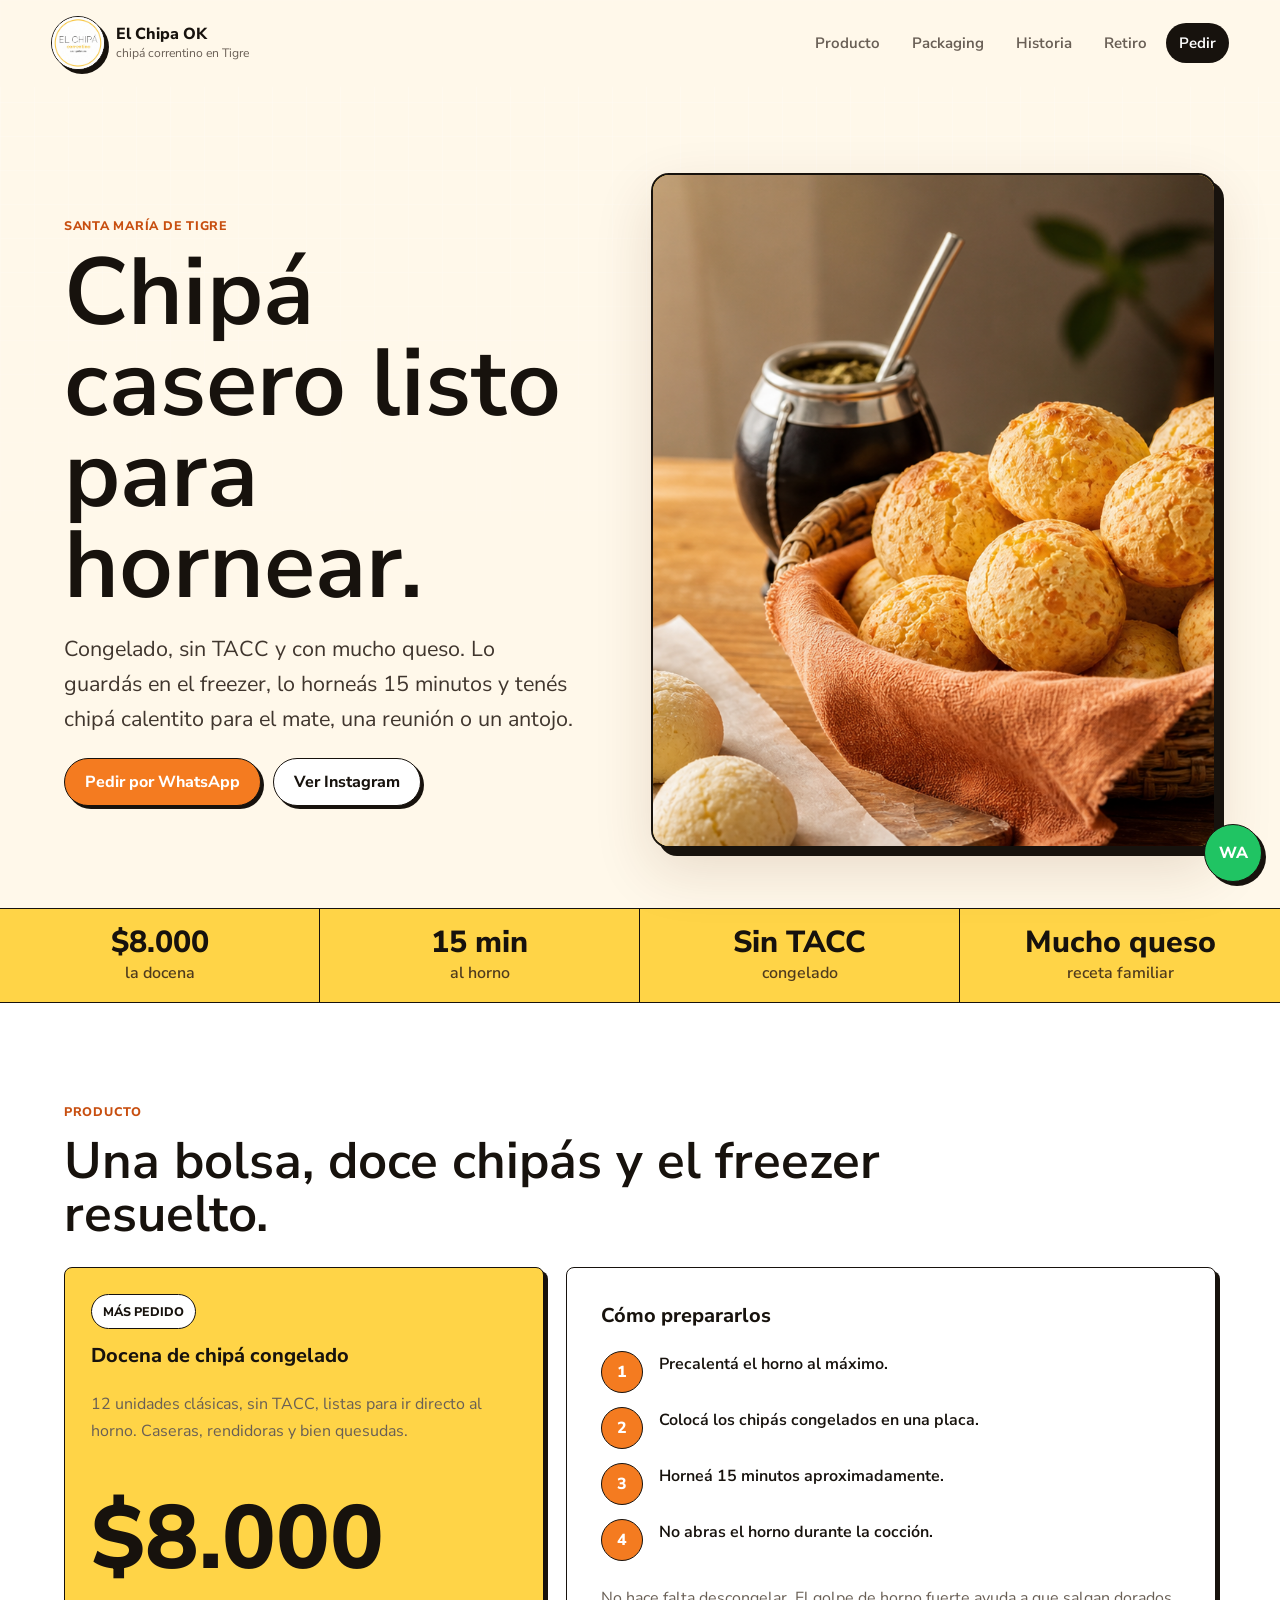
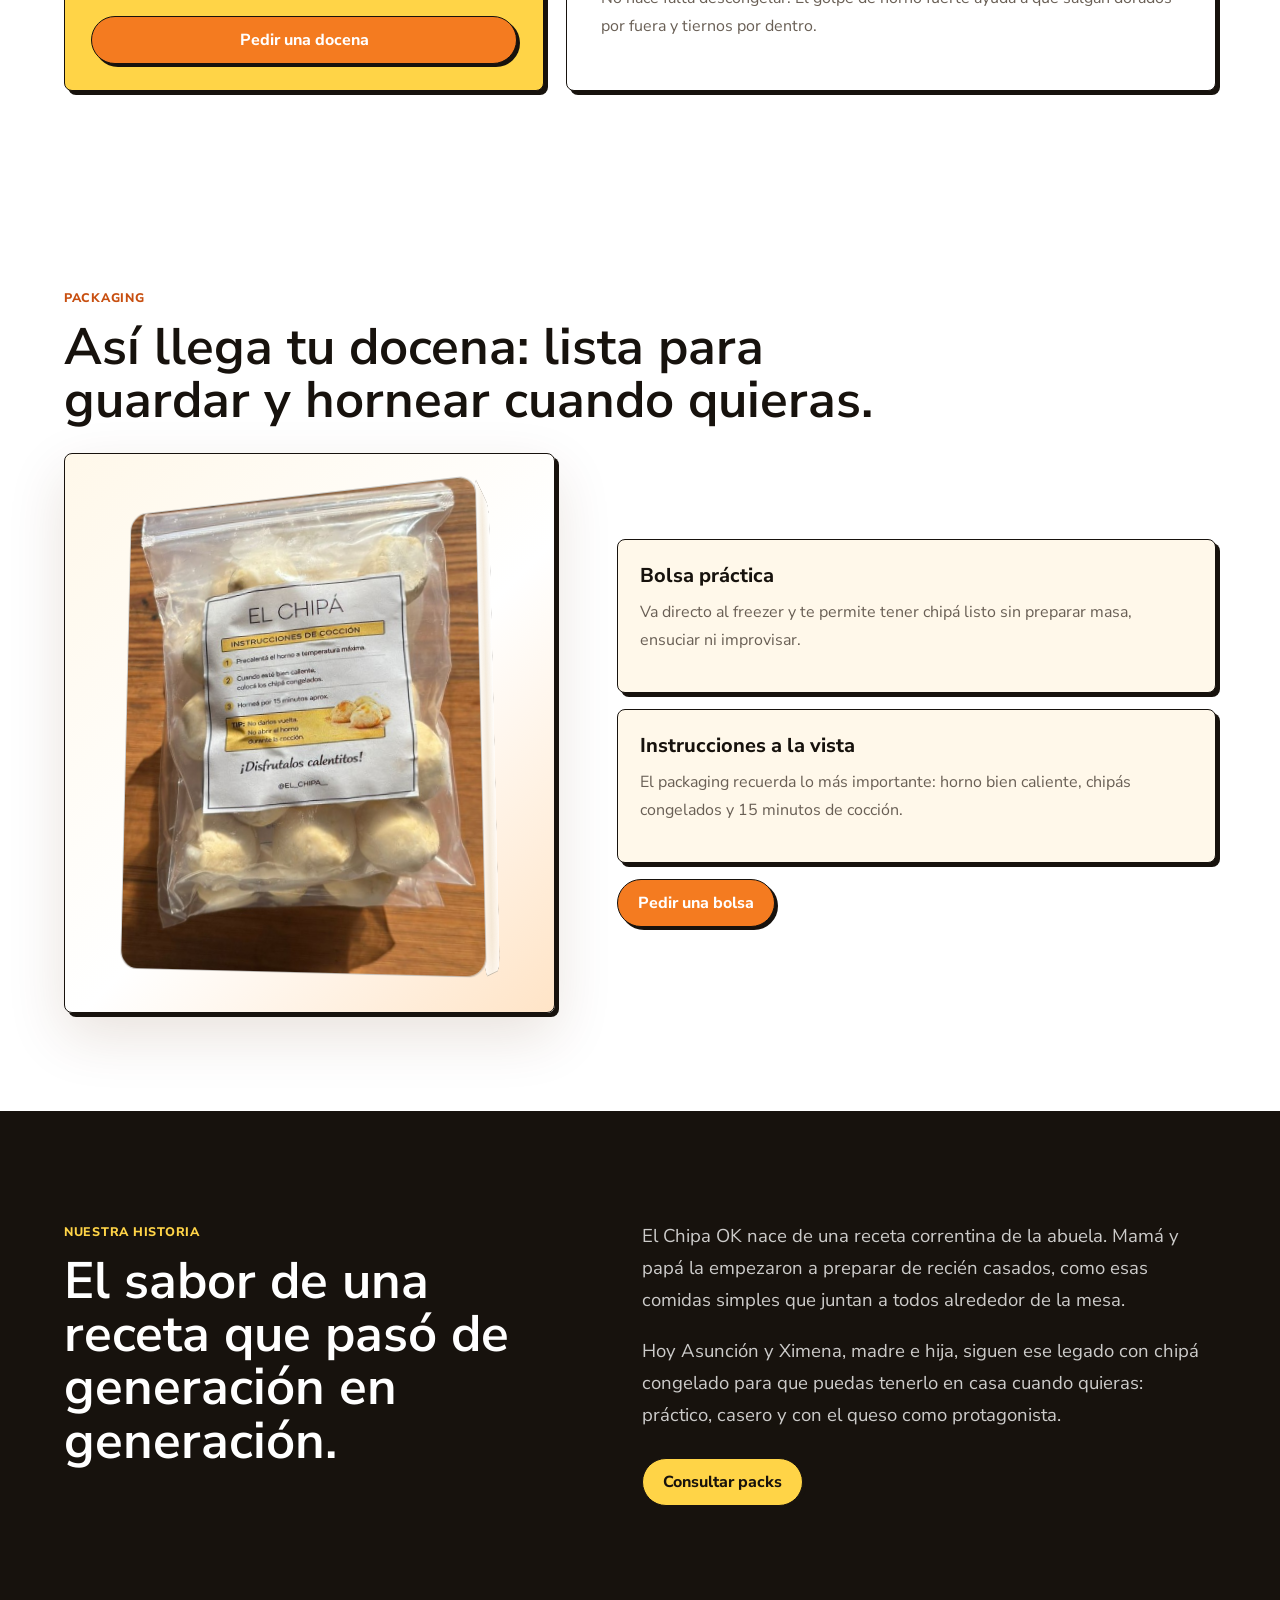
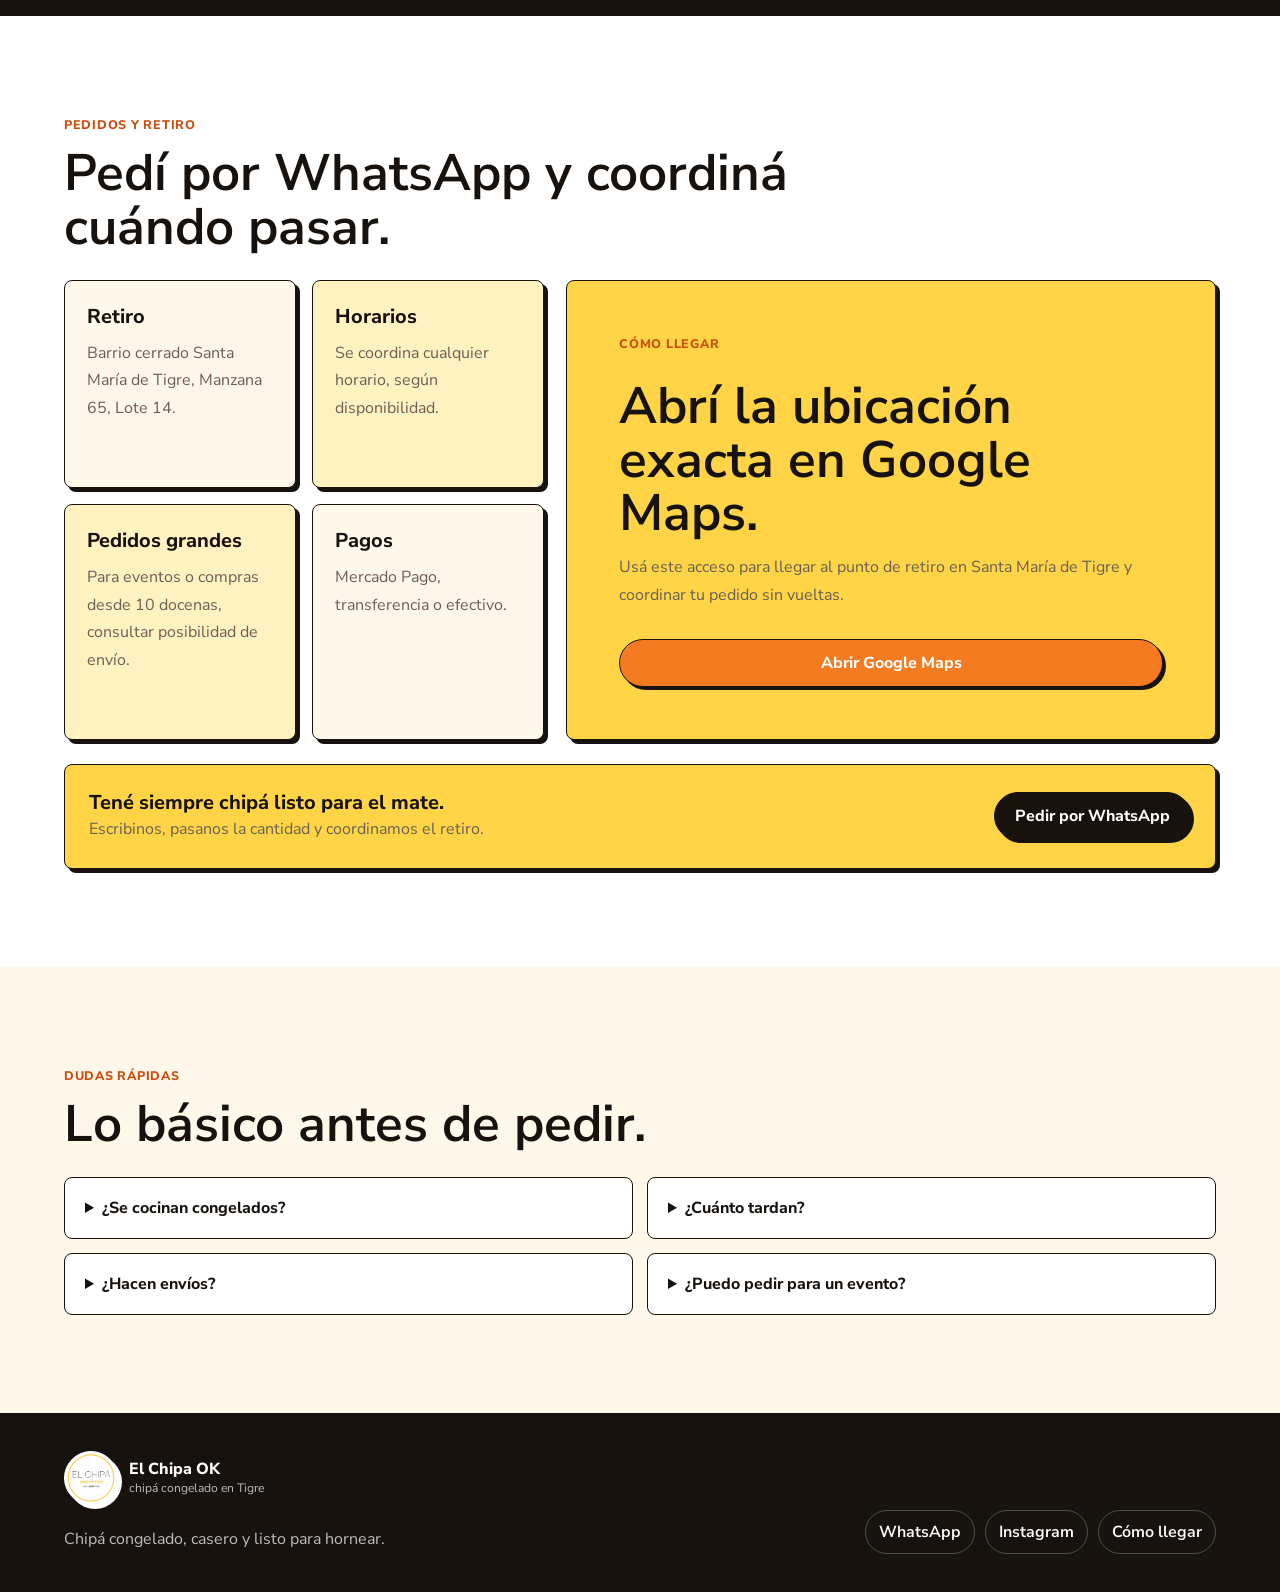
==== commit 07d37d31: "Agregar visor 3D de packaging" ====
--- a/el-chipa-ok/index.html
+++ b/el-chipa-ok/index.html
@@ -41,6 +41,7 @@
 
       <nav class="site-nav" id="site-nav" data-nav>
         <a href="#producto">Producto</a>
+        <a href="#packaging">Packaging</a>
         <a href="#historia">Historia</a>
         <a href="#retiro">Retiro</a>
         <a class="nav-cta" href="https://wa.me/5491176493642?text=Hola%20El%20Chipa%20OK%2C%20quiero%20hacer%20un%20pedido" target="_blank" rel="noopener">Pedir</a>
@@ -109,6 +110,42 @@
               <li>No abras el horno durante la cocción.</li>
             </ol>
             <p>No hace falta descongelar. El golpe de horno fuerte ayuda a que salgan dorados por fuera y tiernos por dentro.</p>
+          </div>
+        </div>
+      </section>
+
+      <section class="section packaging" id="packaging">
+        <div class="section-heading">
+          <p class="eyebrow">Packaging</p>
+          <h2>Así llega tu docena: lista para guardar y hornear cuando quieras.</h2>
+        </div>
+
+        <div class="packaging-layout">
+          <div class="package-viewer" data-package-viewer aria-label="Modelo 3D del packaging de El Chipa OK" tabindex="0">
+            <div class="package-scene">
+              <div class="package-model" data-package-model>
+                <div class="package-face package-front">
+                  <img src="assets/packaging-model.jpg" alt="Packaging de chipá congelado El Chipa OK" />
+                </div>
+                <div class="package-face package-back"></div>
+                <div class="package-face package-left"></div>
+                <div class="package-face package-right"></div>
+                <div class="package-face package-top"></div>
+                <div class="package-face package-bottom"></div>
+              </div>
+            </div>
+          </div>
+
+          <div class="packaging-copy">
+            <article>
+              <h3>Bolsa práctica</h3>
+              <p>Va directo al freezer y te permite tener chipá listo sin preparar masa, ensuciar ni improvisar.</p>
+            </article>
+            <article>
+              <h3>Instrucciones a la vista</h3>
+              <p>El packaging recuerda lo más importante: horno bien caliente, chipás congelados y 15 minutos de cocción.</p>
+            </article>
+            <a class="button primary" href="https://wa.me/5491176493642?text=Hola%20El%20Chipa%20OK%2C%20quiero%20pedir%20una%20docena%20de%20chip%C3%A1" target="_blank" rel="noopener">Pedir una bolsa</a>
           </div>
         </div>
       </section>
--- a/el-chipa-ok/styles.css
+++ b/el-chipa-ok/styles.css
@@ -338,6 +338,7 @@
 }
 
 .product-section,
+.packaging,
 .pickup {
   background: var(--paper);
 }
@@ -427,6 +428,143 @@
   font-weight: 800;
 }
 
+.packaging-layout {
+  display: grid;
+  grid-template-columns: minmax(300px, 0.9fr) minmax(0, 1.1fr);
+  gap: clamp(26px, 5vw, 62px);
+  align-items: center;
+}
+
+.package-viewer {
+  min-height: 560px;
+  display: grid;
+  place-items: center;
+  border: 1.5px solid var(--ink);
+  border-radius: 8px;
+  background:
+    radial-gradient(circle at 50% 38%, rgba(255, 212, 71, 0.35), transparent 34%),
+    linear-gradient(135deg, #fff8ea, #ffffff 55%, #ffe4c7);
+  box-shadow: 4px 4px 0 var(--ink), var(--shadow);
+  cursor: grab;
+  perspective: 1100px;
+  touch-action: none;
+  user-select: none;
+}
+
+.package-viewer:active {
+  cursor: grabbing;
+}
+
+.package-scene {
+  --package-depth: 46px;
+  --package-half-width: 178px;
+  --package-half-height: 230px;
+  width: min(78%, 360px);
+  aspect-ratio: 7 / 9;
+  transform-style: preserve-3d;
+}
+
+.package-model {
+  --rotate-x: 8deg;
+  --rotate-y: -18deg;
+  position: relative;
+  width: 100%;
+  height: 100%;
+  transform-style: preserve-3d;
+  transform: rotateX(var(--rotate-x)) rotateY(var(--rotate-y));
+  transition: transform 180ms ease;
+}
+
+.package-viewer:not(.is-dragging) .package-model {
+  animation: package-idle 7s ease-in-out infinite alternate;
+}
+
+.package-face {
+  position: absolute;
+  inset: 0;
+  overflow: hidden;
+  border: 1px solid rgba(23, 18, 13, 0.22);
+  border-radius: 18px;
+  background: rgba(255, 255, 255, 0.58);
+  box-shadow: inset 0 0 36px rgba(255, 255, 255, 0.75);
+  backface-visibility: hidden;
+}
+
+.package-front {
+  transform: translateZ(var(--package-depth));
+}
+
+.package-front img {
+  width: 100%;
+  height: 100%;
+  object-fit: cover;
+}
+
+.package-back {
+  transform: rotateY(180deg) translateZ(var(--package-depth));
+  background:
+    linear-gradient(rgba(255, 255, 255, 0.66), rgba(255, 255, 255, 0.5)),
+    url("assets/packaging-model.jpg") center / cover;
+}
+
+.package-left,
+.package-right {
+  width: 92px;
+  left: calc(50% - 46px);
+  background: linear-gradient(90deg, rgba(255, 255, 255, 0.35), rgba(242, 231, 214, 0.8), rgba(255, 255, 255, 0.45));
+}
+
+.package-left {
+  transform: rotateY(-90deg) translateZ(var(--package-half-width));
+}
+
+.package-right {
+  transform: rotateY(90deg) translateZ(var(--package-half-width));
+}
+
+.package-top,
+.package-bottom {
+  height: 92px;
+  top: calc(50% - 46px);
+  background: linear-gradient(180deg, rgba(255, 255, 255, 0.35), rgba(242, 231, 214, 0.82), rgba(255, 255, 255, 0.45));
+}
+
+.package-top {
+  transform: rotateX(90deg) translateZ(var(--package-half-height));
+}
+
+.package-bottom {
+  transform: rotateX(-90deg) translateZ(var(--package-half-height));
+}
+
+.packaging-copy {
+  display: grid;
+  gap: 16px;
+  align-content: center;
+}
+
+.packaging-copy article {
+  padding: 22px;
+  border: 1.5px solid var(--ink);
+  border-radius: 8px;
+  background: var(--cream);
+  box-shadow: 4px 4px 0 var(--ink);
+}
+
+.packaging-copy .button {
+  width: fit-content;
+}
+
+@keyframes package-idle {
+  from {
+    transform: rotateX(var(--rotate-x)) rotateY(var(--rotate-y));
+  }
+
+  to {
+    transform: rotateX(4deg) rotateY(18deg);
+  }
+}
+
 .story {
   display: grid;
   grid-template-columns: minmax(0, 0.95fr) minmax(0, 1.05fr);
@@ -600,6 +738,7 @@
 @media (max-width: 980px) {
   .hero,
   .product-grid,
+  .packaging-layout,
   .story,
   .pickup-grid,
   .footer {
@@ -629,6 +768,10 @@
 
   .map-card-content {
     min-height: 390px;
+  }
+
+  .package-viewer {
+    min-height: 500px;
   }
 
   .footer-links {
@@ -723,6 +866,8 @@
 
   .product-card,
   .prep-card,
+  .package-viewer,
+  .packaging-copy article,
   .pickup-info article,
   .map-card,
   .contact-band {
@@ -741,6 +886,21 @@
     min-height: 320px;
   }
 
+  .package-viewer {
+    min-height: 440px;
+  }
+
+  .package-scene {
+    --package-depth: 39px;
+    --package-half-width: 148px;
+    --package-half-height: 190px;
+    width: min(76%, 300px);
+  }
+
+  .packaging-copy .button {
+    width: 100%;
+  }
+
   .floating-whatsapp {
     width: 52px;
     height: 52px;
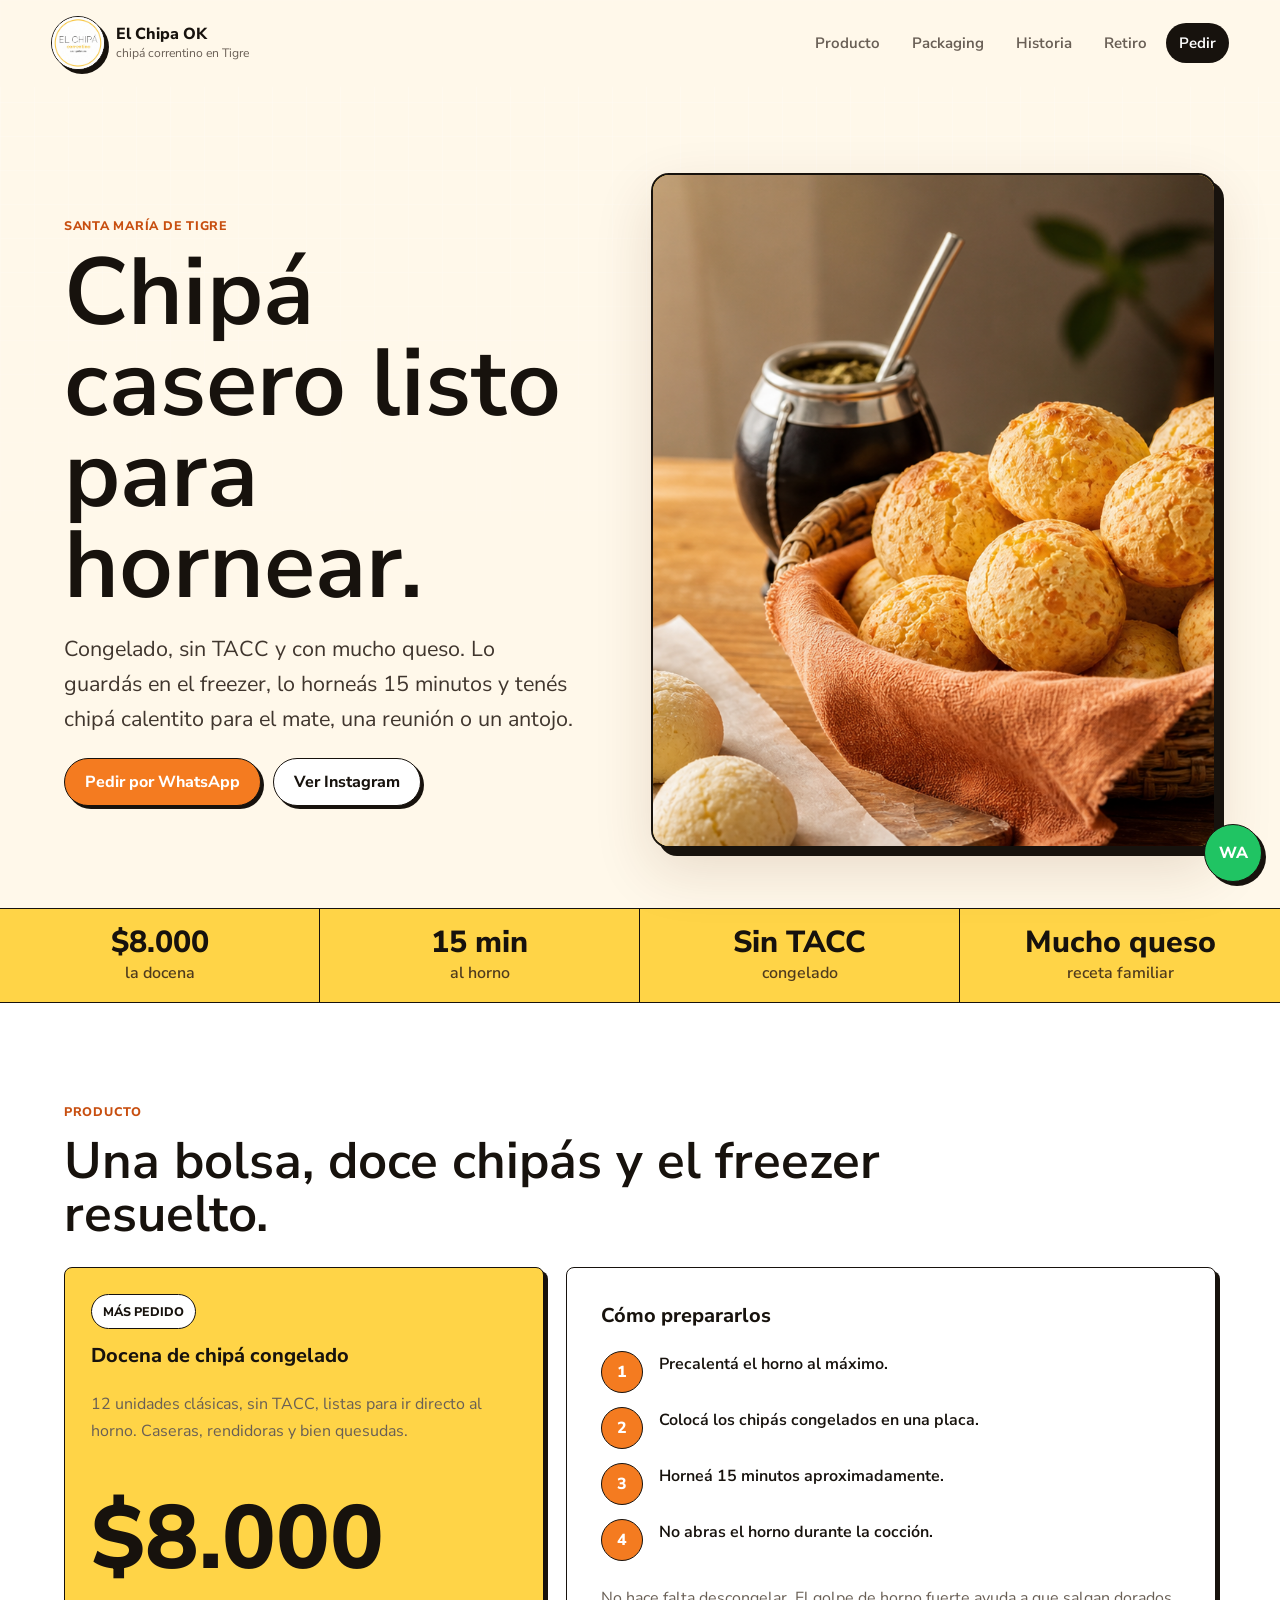
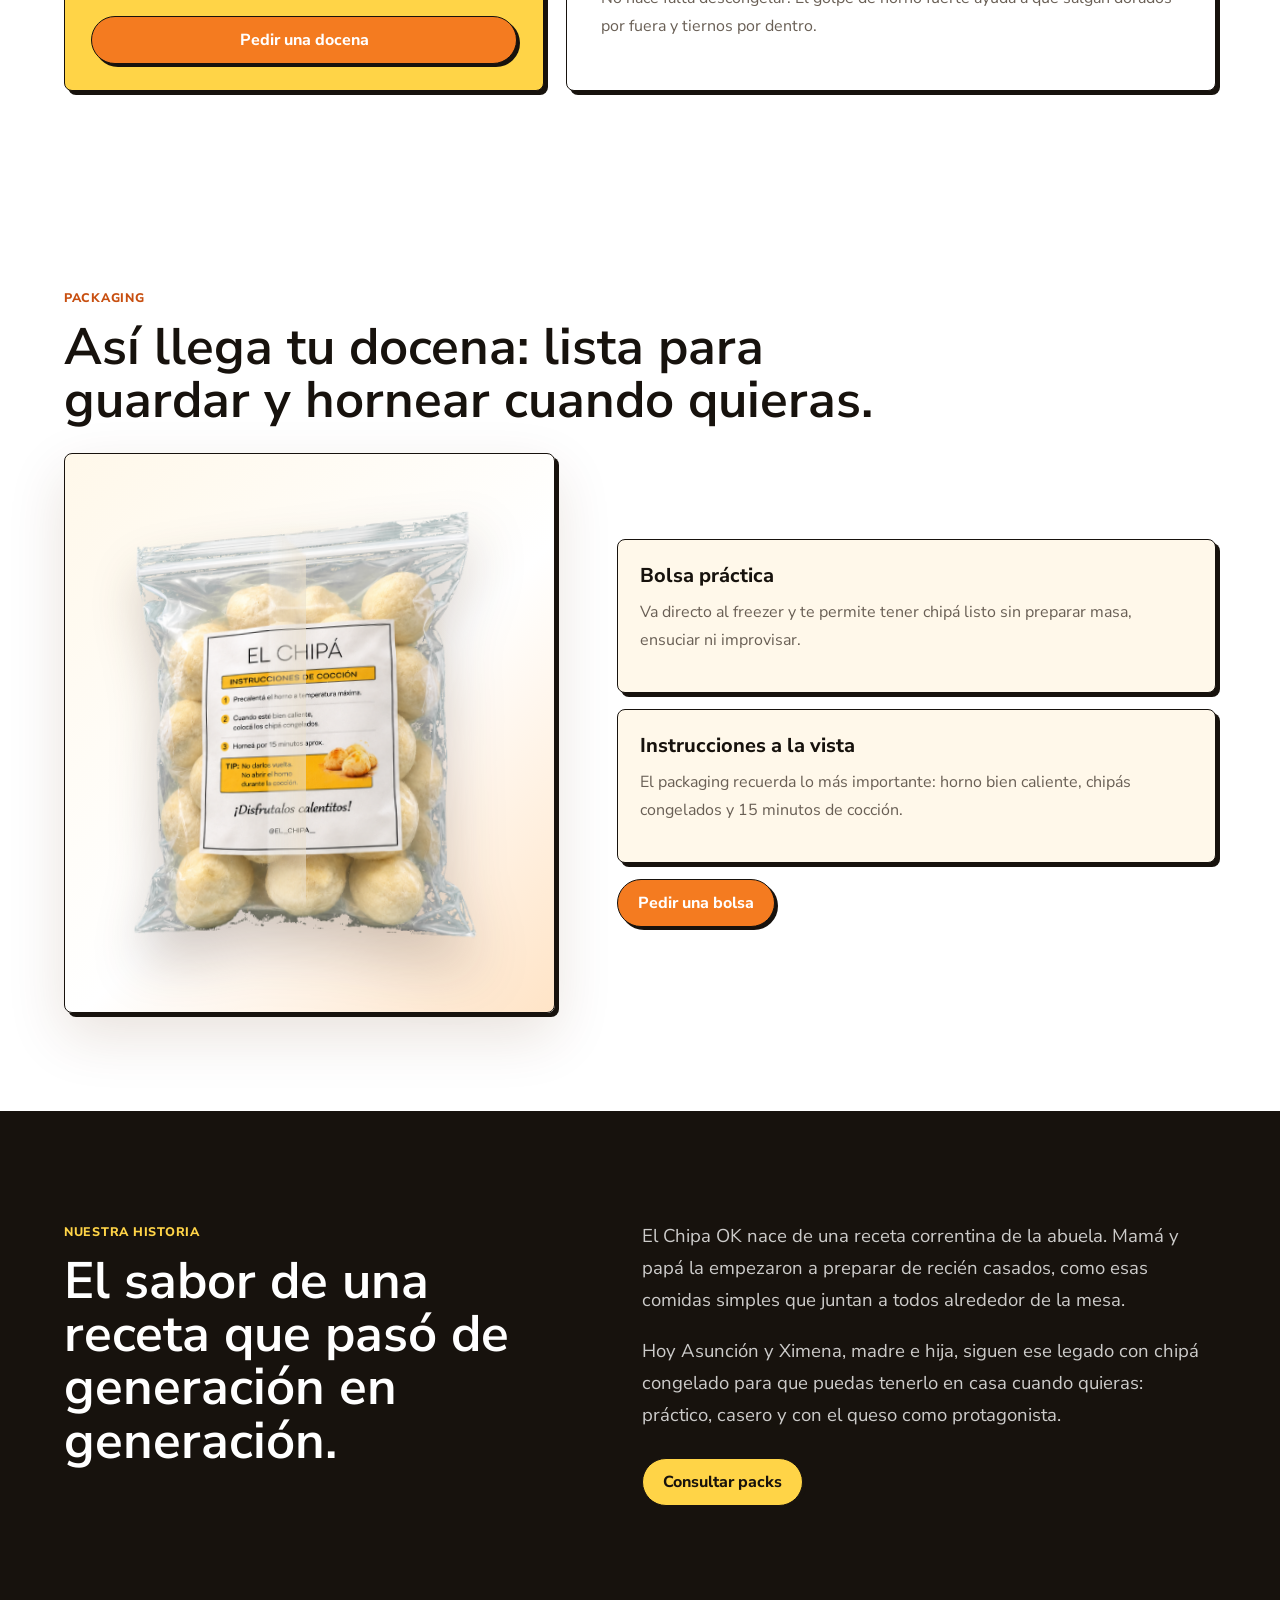
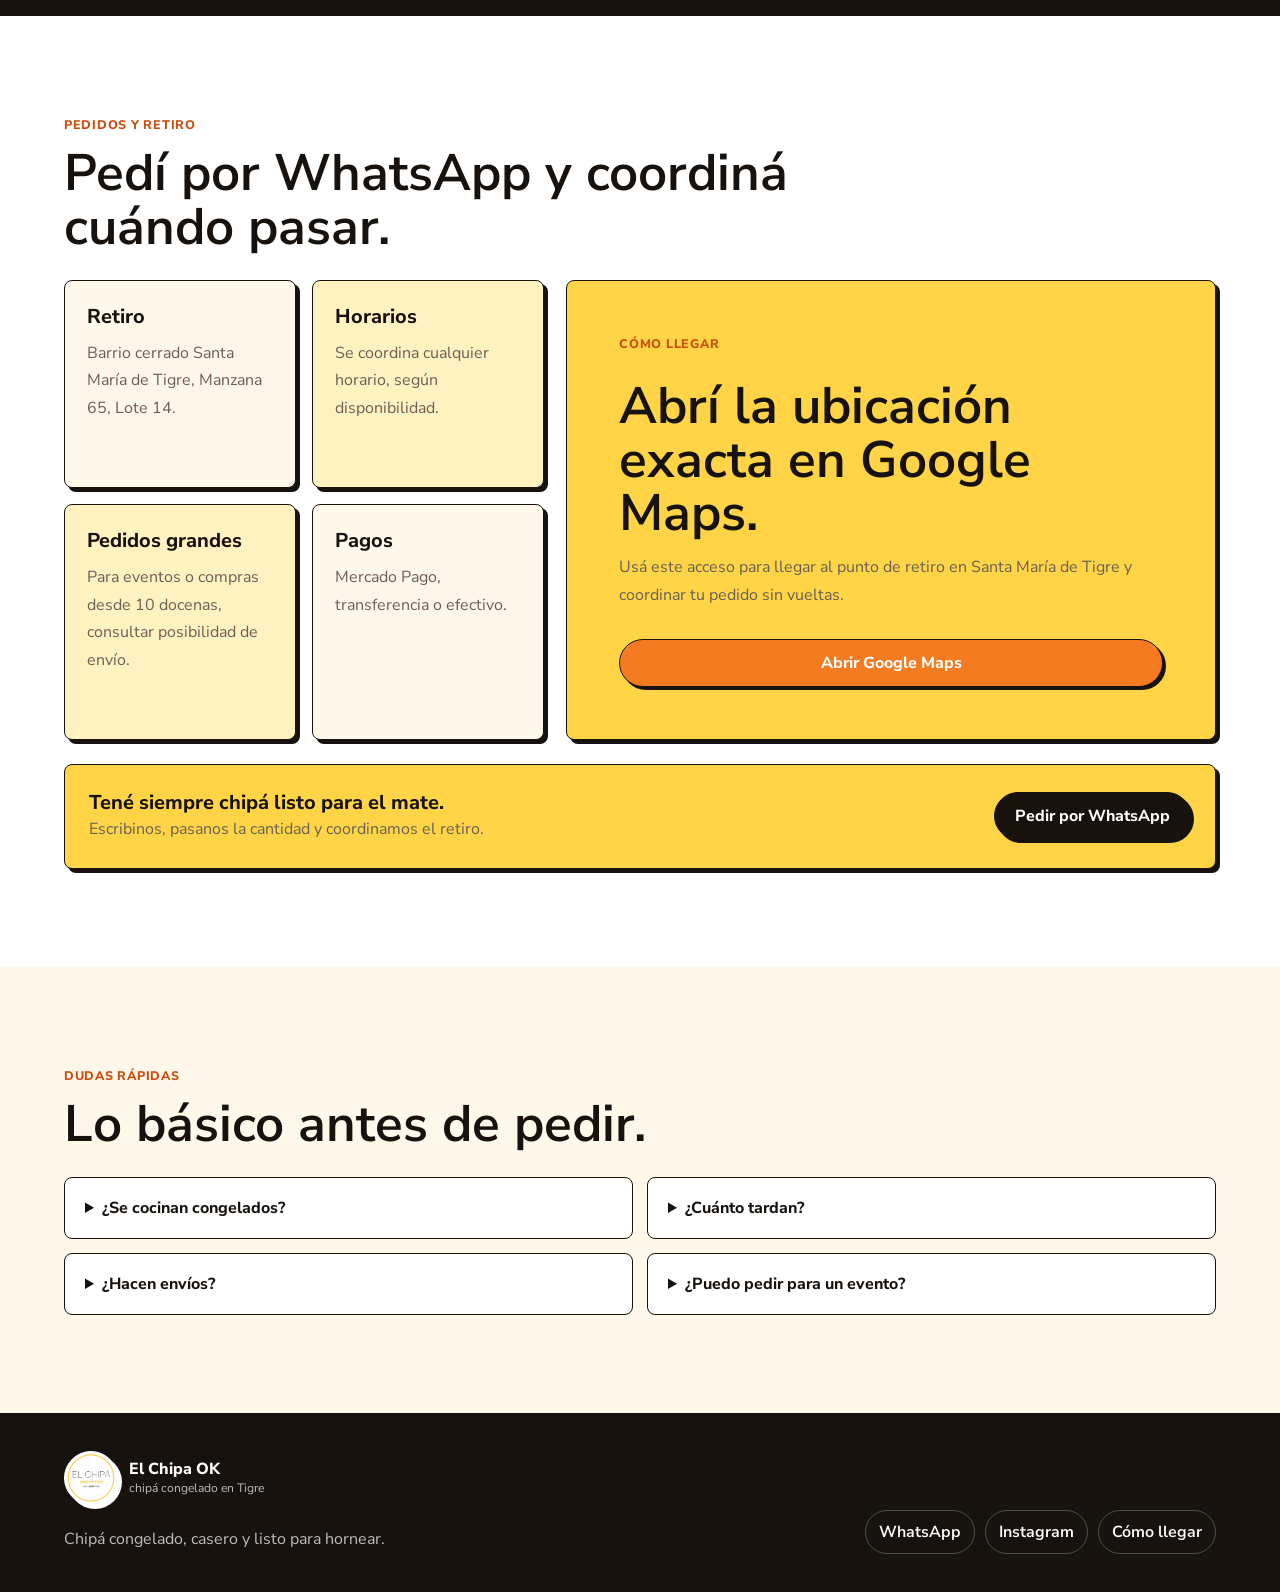
==== commit cd2771d1: "Reemplazar packaging por render de bolsa" ====
--- a/el-chipa-ok/index.html
+++ b/el-chipa-ok/index.html
@@ -124,14 +124,12 @@
           <div class="package-viewer" data-package-viewer aria-label="Modelo 3D del packaging de El Chipa OK" tabindex="0">
             <div class="package-scene">
               <div class="package-model" data-package-model>
-                <div class="package-face package-front">
-                  <img src="assets/packaging-model.jpg" alt="Packaging de chipá congelado El Chipa OK" />
+                <div class="package-render package-front">
+                  <img src="assets/package-render-front.png" alt="Render frontal del packaging de chipá congelado El Chipa OK" />
                 </div>
-                <div class="package-face package-back"></div>
-                <div class="package-face package-left"></div>
-                <div class="package-face package-right"></div>
-                <div class="package-face package-top"></div>
-                <div class="package-face package-bottom"></div>
+                <div class="package-render package-back">
+                  <img src="assets/package-render-back.png" alt="Render del dorso del packaging sin etiqueta" />
+                </div>
               </div>
             </div>
           </div>
--- a/el-chipa-ok/styles.css
+++ b/el-chipa-ok/styles.css
@@ -457,10 +457,8 @@
 
 .package-scene {
   --package-depth: 46px;
-  --package-half-width: 178px;
-  --package-half-height: 230px;
   width: min(78%, 360px);
-  aspect-ratio: 7 / 9;
+  aspect-ratio: 0.88;
   transform-style: preserve-3d;
 }
 
@@ -475,66 +473,43 @@
   transition: transform 180ms ease;
 }
 
+.package-model::before {
+  content: "";
+  position: absolute;
+  inset: 9% 8%;
+  border-radius: 30px;
+  background: linear-gradient(90deg, rgba(255, 255, 255, 0.28), rgba(230, 218, 196, 0.72), rgba(255, 255, 255, 0.28));
+  filter: blur(2px);
+  transform: rotateY(90deg) translateZ(12px);
+  transform-style: preserve-3d;
+}
+
 .package-viewer:not(.is-dragging) .package-model {
   animation: package-idle 7s ease-in-out infinite alternate;
 }
 
-.package-face {
+.package-render {
   position: absolute;
   inset: 0;
-  overflow: hidden;
-  border: 1px solid rgba(23, 18, 13, 0.22);
-  border-radius: 18px;
-  background: rgba(255, 255, 255, 0.58);
-  box-shadow: inset 0 0 36px rgba(255, 255, 255, 0.75);
+  display: grid;
+  place-items: center;
   backface-visibility: hidden;
+}
+
+.package-render img {
+  width: 100%;
+  height: 100%;
+  object-fit: contain;
+  filter: drop-shadow(0 26px 26px rgba(61, 35, 17, 0.24));
+  pointer-events: none;
 }
 
 .package-front {
   transform: translateZ(var(--package-depth));
 }
 
-.package-front img {
-  width: 100%;
-  height: 100%;
-  object-fit: cover;
-}
-
 .package-back {
   transform: rotateY(180deg) translateZ(var(--package-depth));
-  background:
-    linear-gradient(rgba(255, 255, 255, 0.66), rgba(255, 255, 255, 0.5)),
-    url("assets/packaging-model.jpg") center / cover;
-}
-
-.package-left,
-.package-right {
-  width: 92px;
-  left: calc(50% - 46px);
-  background: linear-gradient(90deg, rgba(255, 255, 255, 0.35), rgba(242, 231, 214, 0.8), rgba(255, 255, 255, 0.45));
-}
-
-.package-left {
-  transform: rotateY(-90deg) translateZ(var(--package-half-width));
-}
-
-.package-right {
-  transform: rotateY(90deg) translateZ(var(--package-half-width));
-}
-
-.package-top,
-.package-bottom {
-  height: 92px;
-  top: calc(50% - 46px);
-  background: linear-gradient(180deg, rgba(255, 255, 255, 0.35), rgba(242, 231, 214, 0.82), rgba(255, 255, 255, 0.45));
-}
-
-.package-top {
-  transform: rotateX(90deg) translateZ(var(--package-half-height));
-}
-
-.package-bottom {
-  transform: rotateX(-90deg) translateZ(var(--package-half-height));
 }
 
 .packaging-copy {
@@ -892,8 +867,6 @@
 
   .package-scene {
     --package-depth: 39px;
-    --package-half-width: 148px;
-    --package-half-height: 190px;
     width: min(76%, 300px);
   }
 
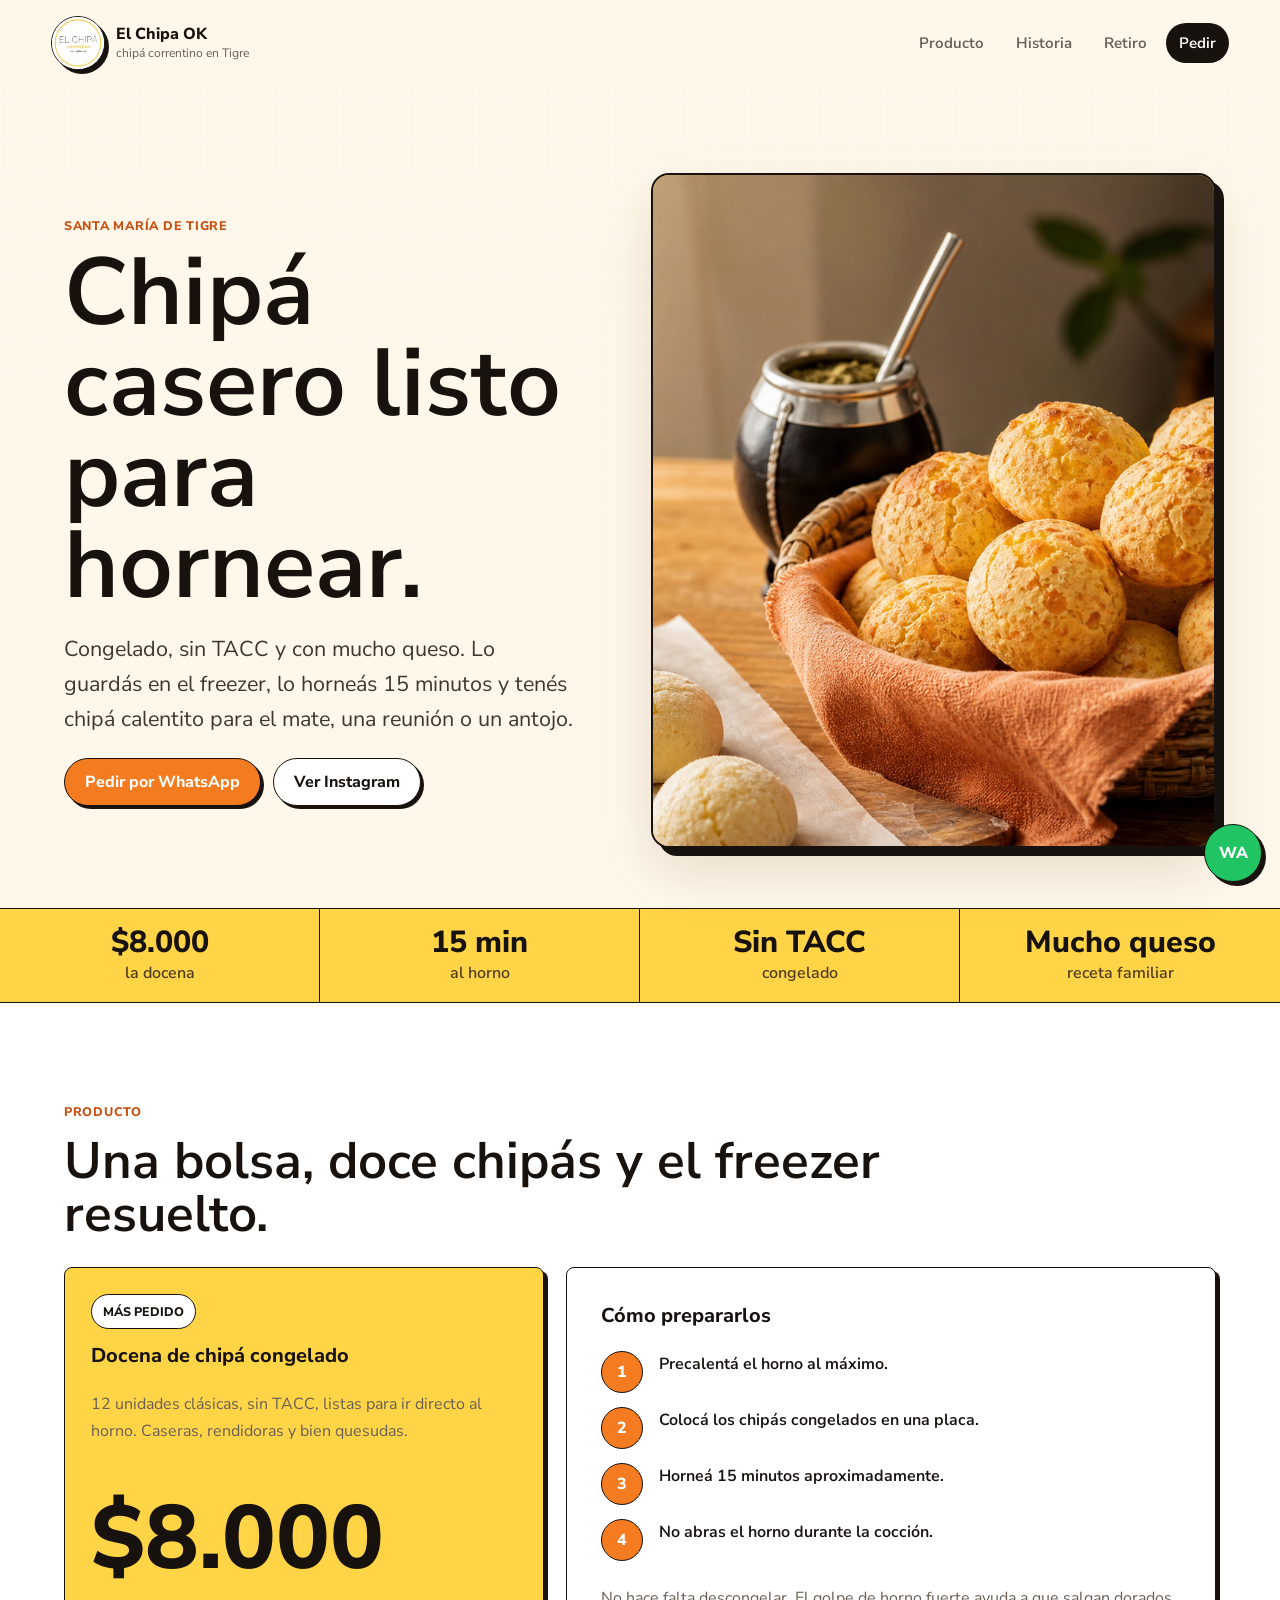
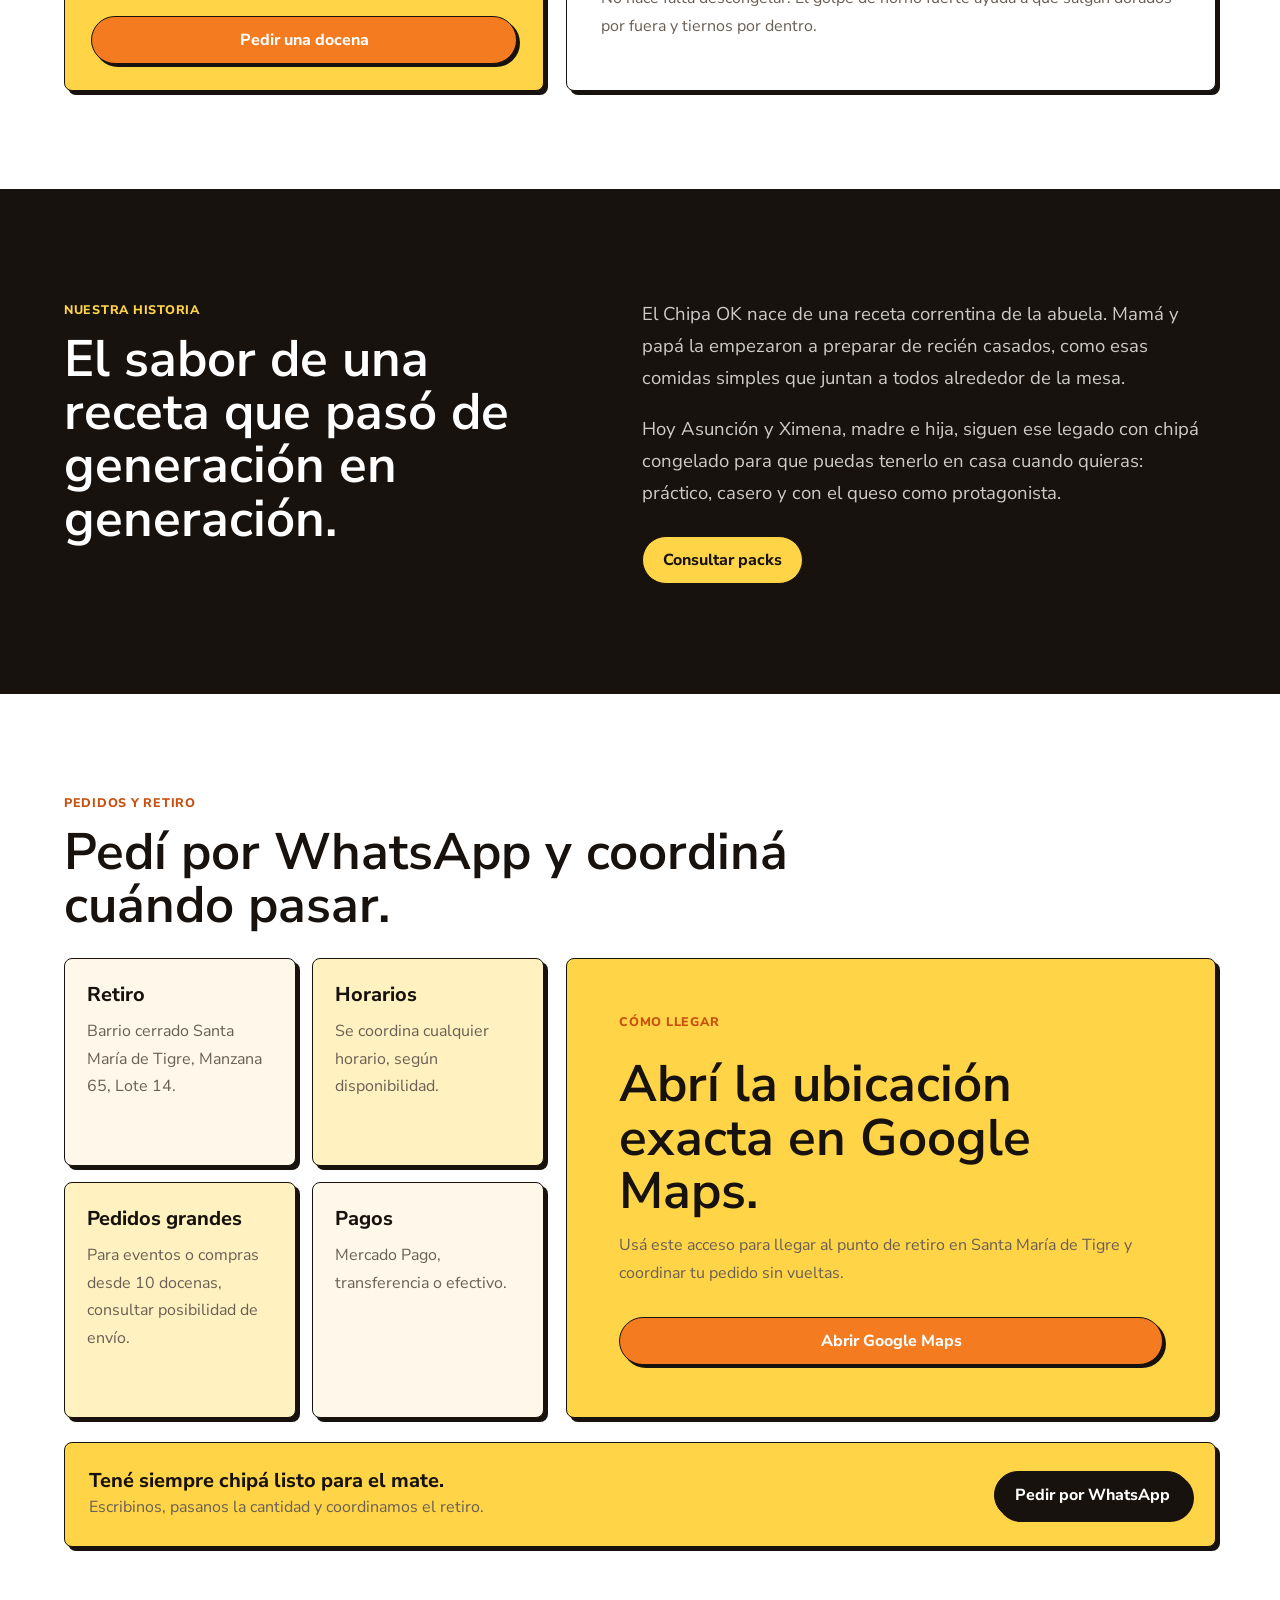
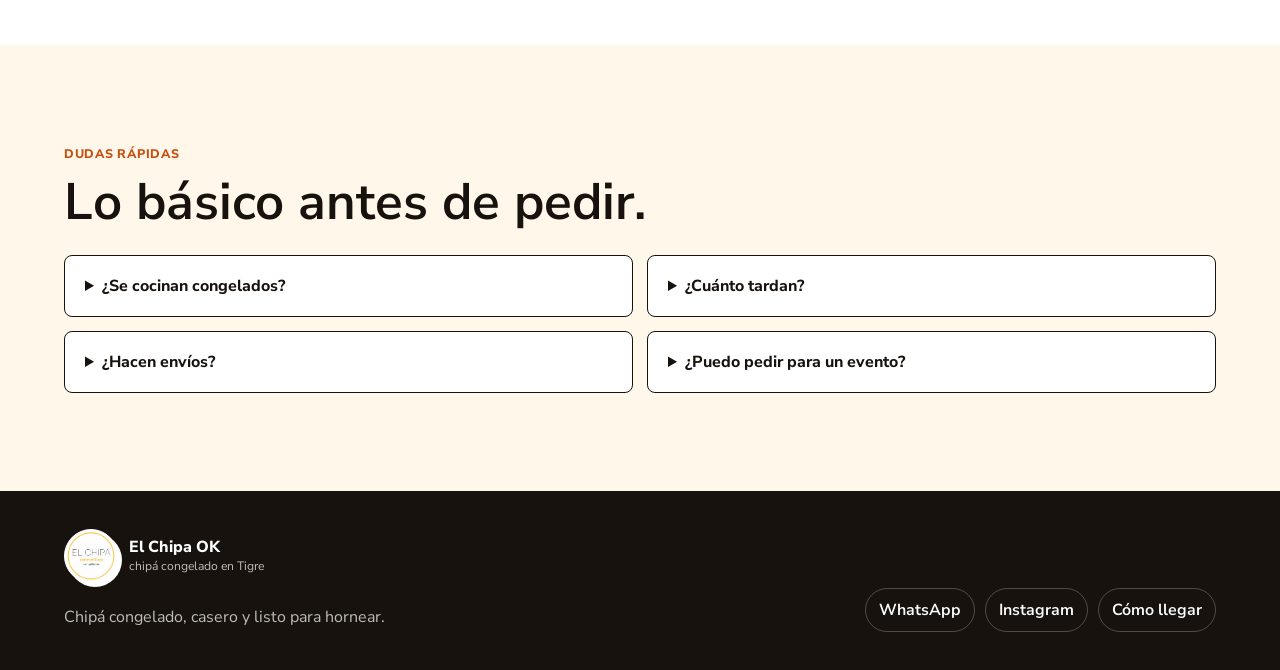
==== commit fc3de260: "Quitar seccion de render 3D" ====
--- a/el-chipa-ok/index.html
+++ b/el-chipa-ok/index.html
@@ -41,7 +41,6 @@
 
       <nav class="site-nav" id="site-nav" data-nav>
         <a href="#producto">Producto</a>
-        <a href="#packaging">Packaging</a>
         <a href="#historia">Historia</a>
         <a href="#retiro">Retiro</a>
         <a class="nav-cta" href="https://wa.me/5491176493642?text=Hola%20El%20Chipa%20OK%2C%20quiero%20hacer%20un%20pedido" target="_blank" rel="noopener">Pedir</a>
@@ -110,40 +109,6 @@
               <li>No abras el horno durante la cocción.</li>
             </ol>
             <p>No hace falta descongelar. El golpe de horno fuerte ayuda a que salgan dorados por fuera y tiernos por dentro.</p>
-          </div>
-        </div>
-      </section>
-
-      <section class="section packaging" id="packaging">
-        <div class="section-heading">
-          <p class="eyebrow">Packaging</p>
-          <h2>Así llega tu docena: lista para guardar y hornear cuando quieras.</h2>
-        </div>
-
-        <div class="packaging-layout">
-          <div class="package-viewer" data-package-viewer aria-label="Modelo 3D del packaging de El Chipa OK" tabindex="0">
-            <div class="package-scene">
-              <div class="package-model" data-package-model>
-                <div class="package-render package-front">
-                  <img src="assets/package-render-front.png" alt="Render frontal del packaging de chipá congelado El Chipa OK" />
-                </div>
-                <div class="package-render package-back">
-                  <img src="assets/package-render-back.png" alt="Render del dorso del packaging sin etiqueta" />
-                </div>
-              </div>
-            </div>
-          </div>
-
-          <div class="packaging-copy">
-            <article>
-              <h3>Bolsa práctica</h3>
-              <p>Va directo al freezer y te permite tener chipá listo sin preparar masa, ensuciar ni improvisar.</p>
-            </article>
-            <article>
-              <h3>Instrucciones a la vista</h3>
-              <p>El packaging recuerda lo más importante: horno bien caliente, chipás congelados y 15 minutos de cocción.</p>
-            </article>
-            <a class="button primary" href="https://wa.me/5491176493642?text=Hola%20El%20Chipa%20OK%2C%20quiero%20pedir%20una%20docena%20de%20chip%C3%A1" target="_blank" rel="noopener">Pedir una bolsa</a>
           </div>
         </div>
       </section>
--- a/el-chipa-ok/styles.css
+++ b/el-chipa-ok/styles.css
@@ -338,7 +338,6 @@
 }
 
 .product-section,
-.packaging,
 .pickup {
   background: var(--paper);
 }
@@ -428,118 +427,6 @@
   font-weight: 800;
 }
 
-.packaging-layout {
-  display: grid;
-  grid-template-columns: minmax(300px, 0.9fr) minmax(0, 1.1fr);
-  gap: clamp(26px, 5vw, 62px);
-  align-items: center;
-}
-
-.package-viewer {
-  min-height: 560px;
-  display: grid;
-  place-items: center;
-  border: 1.5px solid var(--ink);
-  border-radius: 8px;
-  background:
-    radial-gradient(circle at 50% 38%, rgba(255, 212, 71, 0.35), transparent 34%),
-    linear-gradient(135deg, #fff8ea, #ffffff 55%, #ffe4c7);
-  box-shadow: 4px 4px 0 var(--ink), var(--shadow);
-  cursor: grab;
-  perspective: 1100px;
-  touch-action: none;
-  user-select: none;
-}
-
-.package-viewer:active {
-  cursor: grabbing;
-}
-
-.package-scene {
-  --package-depth: 46px;
-  width: min(78%, 360px);
-  aspect-ratio: 0.88;
-  transform-style: preserve-3d;
-}
-
-.package-model {
-  --rotate-x: 8deg;
-  --rotate-y: -18deg;
-  position: relative;
-  width: 100%;
-  height: 100%;
-  transform-style: preserve-3d;
-  transform: rotateX(var(--rotate-x)) rotateY(var(--rotate-y));
-  transition: transform 180ms ease;
-}
-
-.package-model::before {
-  content: "";
-  position: absolute;
-  inset: 9% 8%;
-  border-radius: 30px;
-  background: linear-gradient(90deg, rgba(255, 255, 255, 0.28), rgba(230, 218, 196, 0.72), rgba(255, 255, 255, 0.28));
-  filter: blur(2px);
-  transform: rotateY(90deg) translateZ(12px);
-  transform-style: preserve-3d;
-}
-
-.package-viewer:not(.is-dragging) .package-model {
-  animation: package-idle 7s ease-in-out infinite alternate;
-}
-
-.package-render {
-  position: absolute;
-  inset: 0;
-  display: grid;
-  place-items: center;
-  backface-visibility: hidden;
-}
-
-.package-render img {
-  width: 100%;
-  height: 100%;
-  object-fit: contain;
-  filter: drop-shadow(0 26px 26px rgba(61, 35, 17, 0.24));
-  pointer-events: none;
-}
-
-.package-front {
-  transform: translateZ(var(--package-depth));
-}
-
-.package-back {
-  transform: rotateY(180deg) translateZ(var(--package-depth));
-}
-
-.packaging-copy {
-  display: grid;
-  gap: 16px;
-  align-content: center;
-}
-
-.packaging-copy article {
-  padding: 22px;
-  border: 1.5px solid var(--ink);
-  border-radius: 8px;
-  background: var(--cream);
-  box-shadow: 4px 4px 0 var(--ink);
-}
-
-.packaging-copy .button {
-  width: fit-content;
-}
-
-@keyframes package-idle {
-  from {
-    transform: rotateX(var(--rotate-x)) rotateY(var(--rotate-y));
-  }
-
-  to {
-    transform: rotateX(4deg) rotateY(18deg);
-  }
-}
-
 .story {
   display: grid;
   grid-template-columns: minmax(0, 0.95fr) minmax(0, 1.05fr);
@@ -713,7 +600,6 @@
 @media (max-width: 980px) {
   .hero,
   .product-grid,
-  .packaging-layout,
   .story,
   .pickup-grid,
   .footer {
@@ -743,10 +629,6 @@
 
   .map-card-content {
     min-height: 390px;
-  }
-
-  .package-viewer {
-    min-height: 500px;
   }
 
   .footer-links {
@@ -841,8 +723,6 @@
 
   .product-card,
   .prep-card,
-  .package-viewer,
-  .packaging-copy article,
   .pickup-info article,
   .map-card,
   .contact-band {
@@ -861,19 +741,6 @@
     min-height: 320px;
   }
 
-  .package-viewer {
-    min-height: 440px;
-  }
-
-  .package-scene {
-    --package-depth: 39px;
-    width: min(76%, 300px);
-  }
-
-  .packaging-copy .button {
-    width: 100%;
-  }
-
   .floating-whatsapp {
     width: 52px;
     height: 52px;
